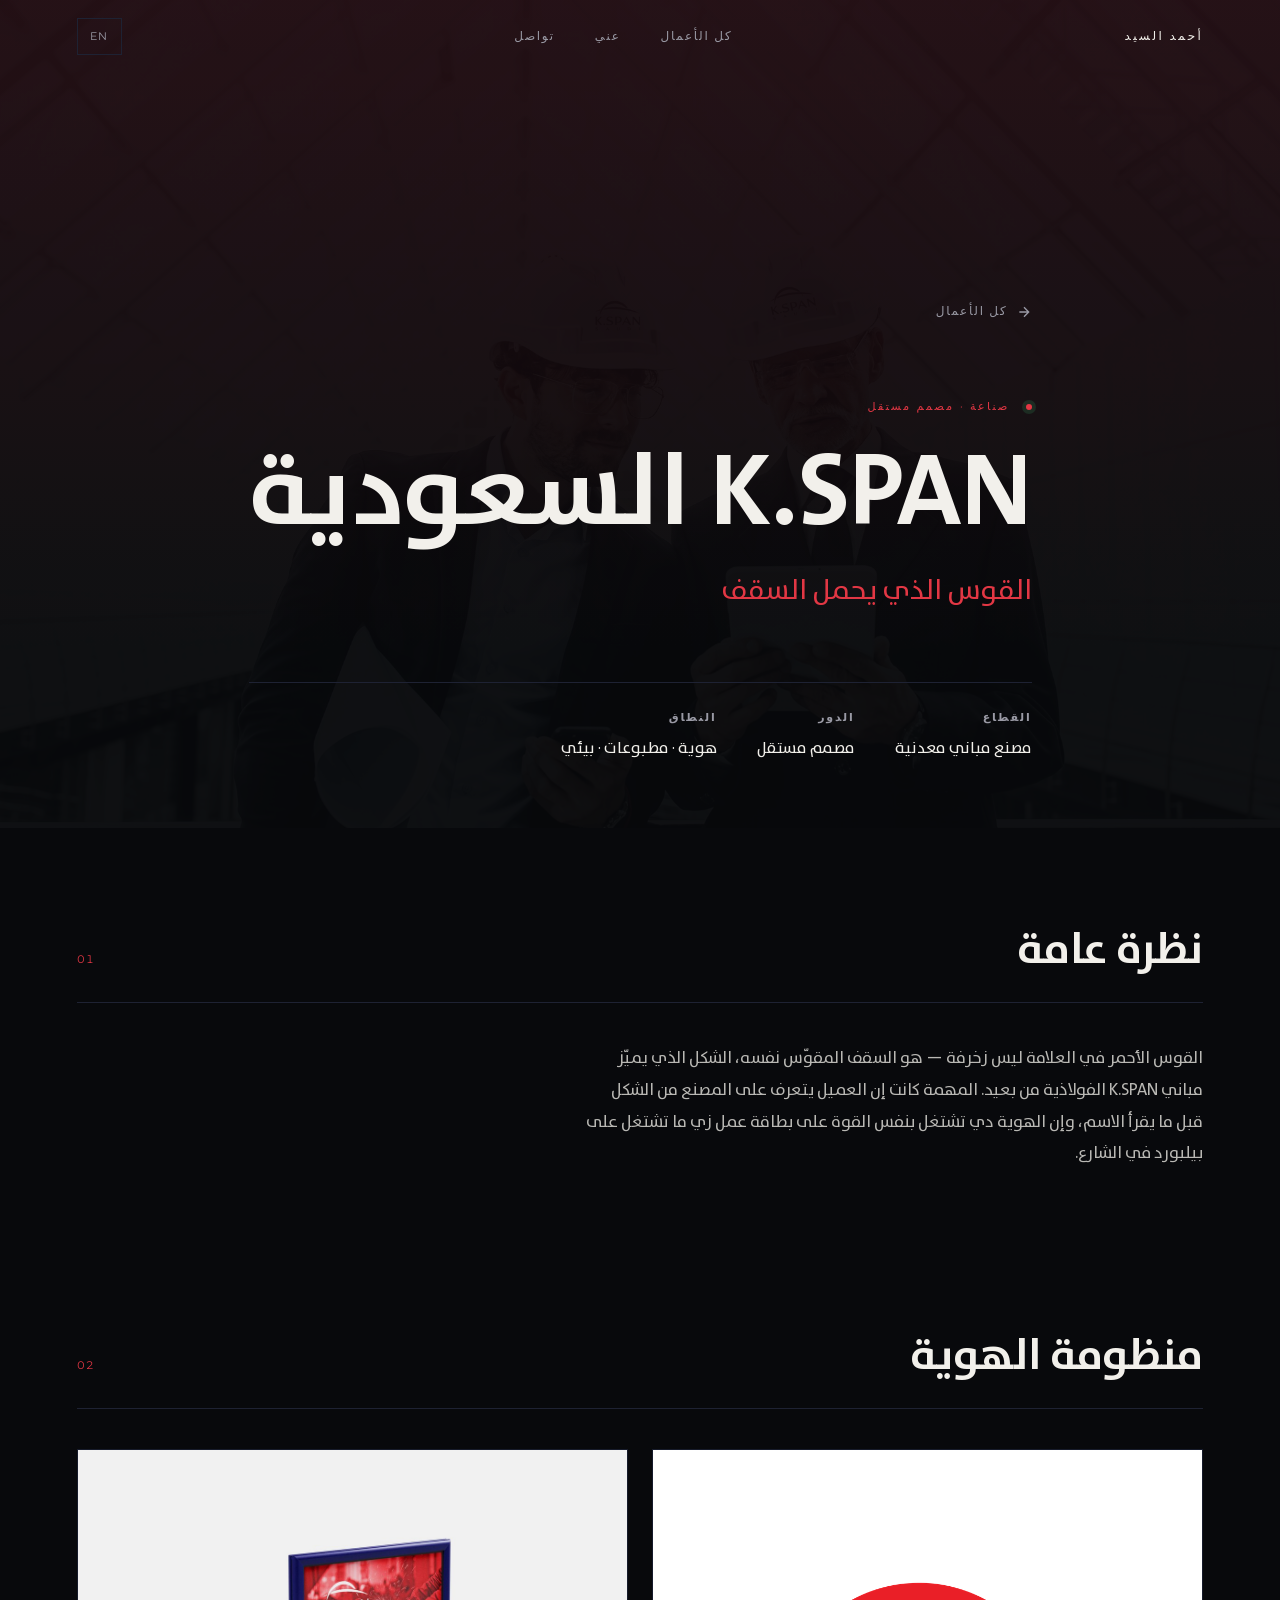
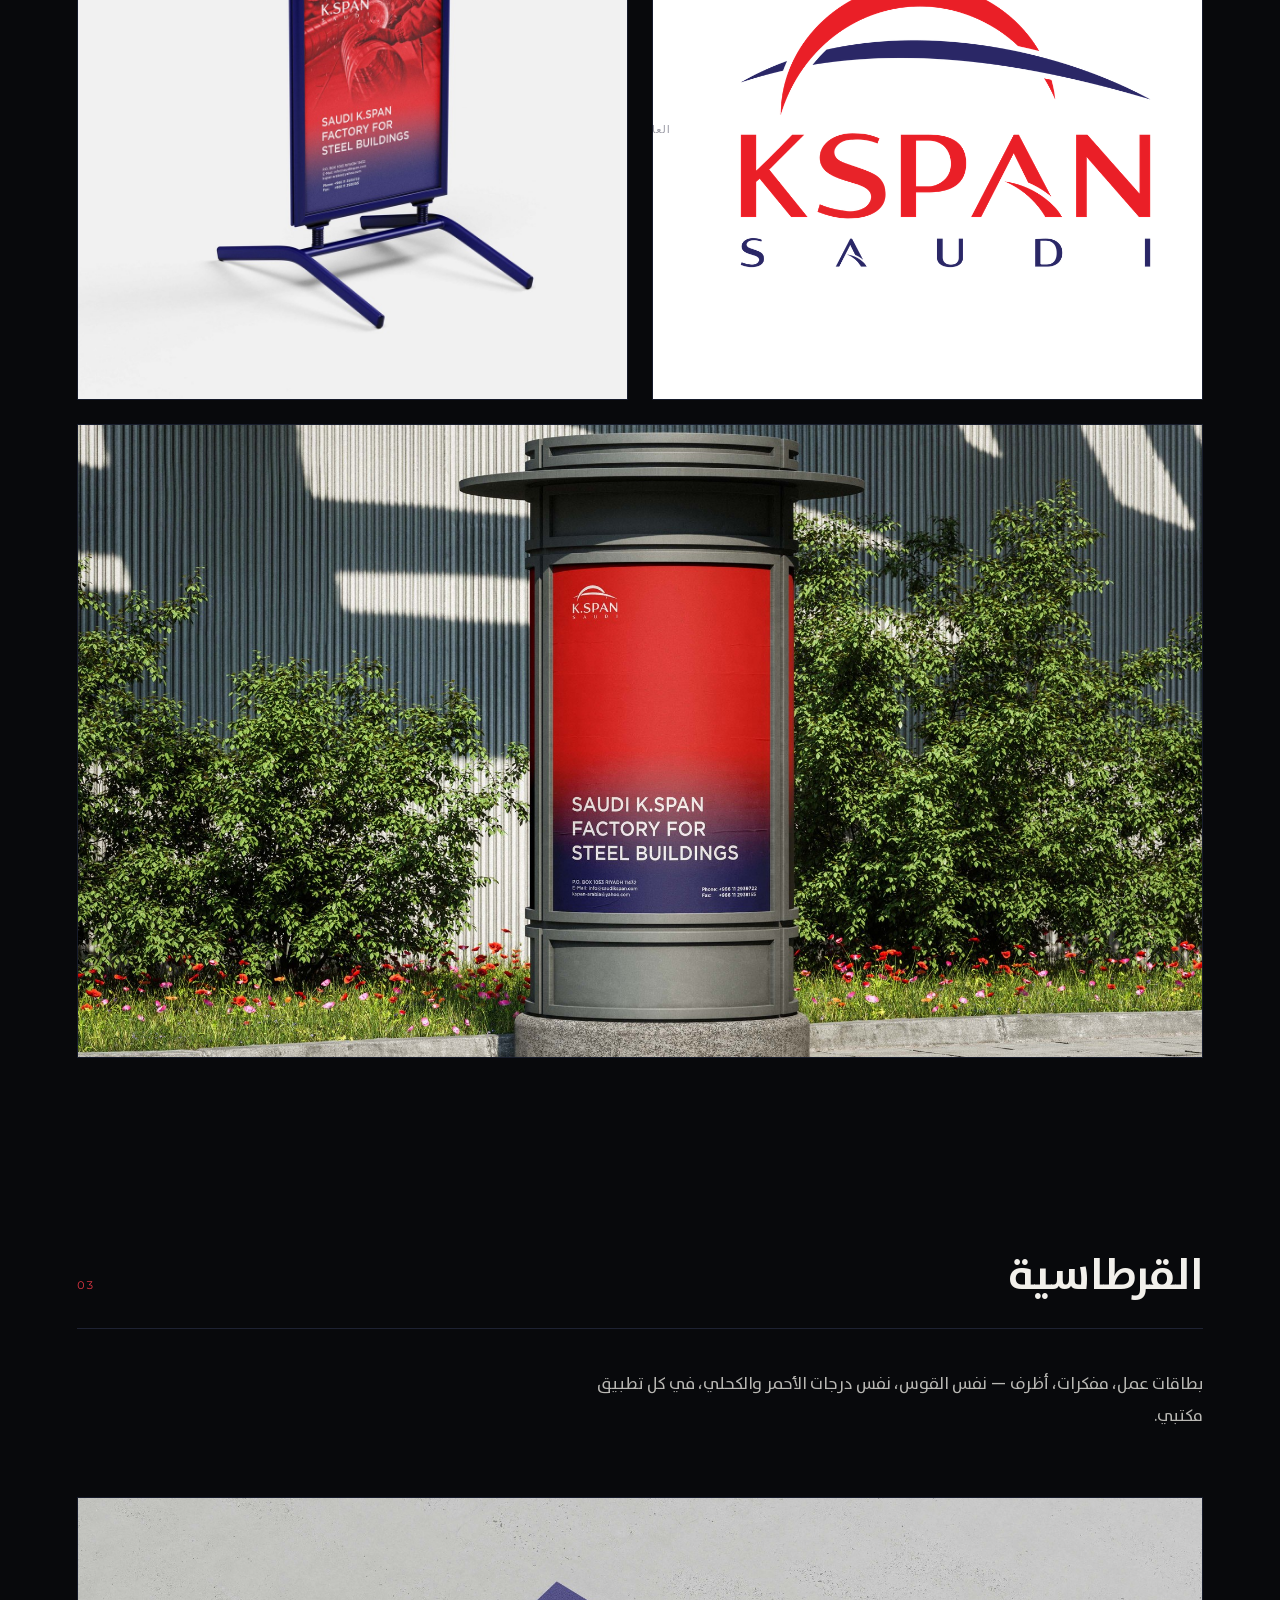
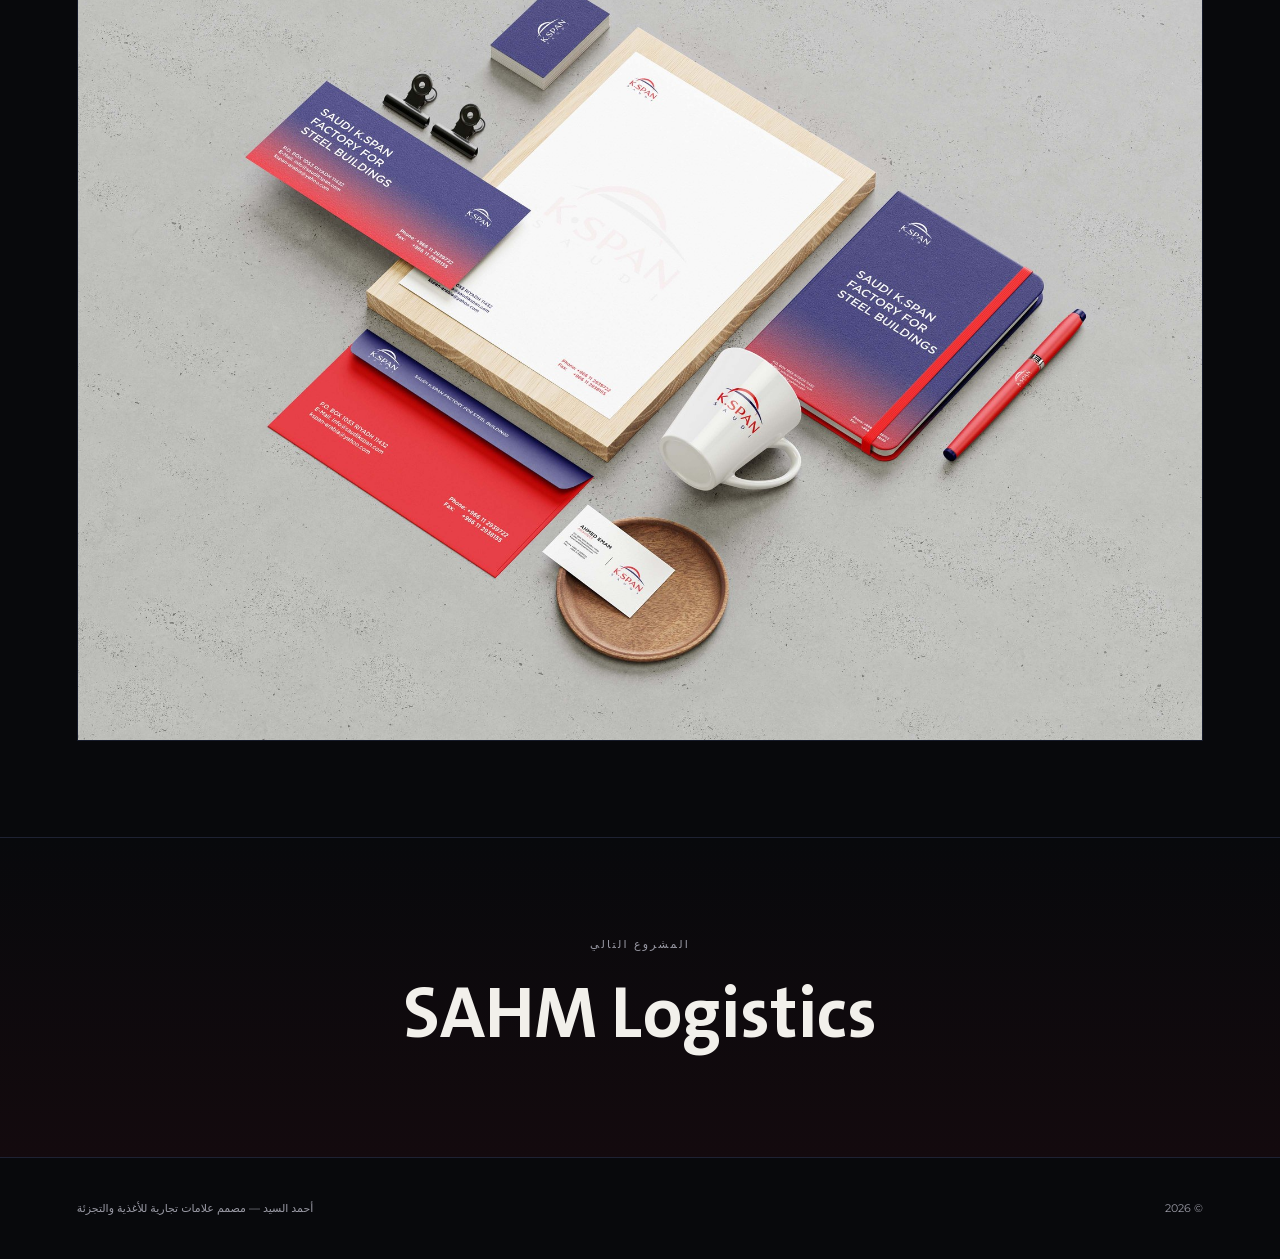
==== kspan.html @ 714a6c05 "Add files via upload" ====
<!DOCTYPE html>
<html lang="ar" dir="rtl">
<head>
<meta charset="utf-8">
<meta name="viewport" content="width=device-width,initial-scale=1">
<title>K.SPAN Saudi — أحمد السيد</title>
<meta name="description" content="هوية بصرية لمصنع مباني معدنية سعودي: القوس الأحمر ليس زخرفة، هو السقف المقوّس نفسه — الشكل الذي يعرفه العميل من المنتج قبل أن يقرأ الاسم.">
<meta property="og:type" content="website">
<meta property="og:title" content="K.SPAN Saudi — أحمد السيد">
<meta property="og:image" content="assets/images/kspan/hero.jpg">
<link rel="preconnect" href="https://fonts.googleapis.com">
<link rel="preconnect" href="https://fonts.gstatic.com" crossorigin>
<link href="https://fonts.googleapis.com/css2?family=Montserrat:ital,wght@0,300;0,400;0,500;0,600;1,400&display=swap" rel="stylesheet">
<link rel="stylesheet" href="assets/css/site.css">
<link rel="stylesheet" href="assets/css/case.css">
<style>
  :root{
    --brand:#7A1420;       /* K.SPAN structural red */
    --brand-tint:#E23744;  /* bright red accent */
  }
</style>
</head>
<body data-title-ar="K.SPAN Saudi — أحمد السيد" data-title-en="K.SPAN Saudi — Ahmed Elsayed">

<!-- ══════════ NAV ══════════ -->
<header class="nav" id="nav">
  <div class="wrap nav-in">
    <a class="brand" href="index.html" data-ar="أحمد السيد" data-en="Ahmed Elsayed">أحمد السيد</a>
    <nav class="nav-links">
      <a href="index.html#work" data-ar="كل الأعمال" data-en="All Work">كل الأعمال</a>
      <a href="index.html#about" data-ar="عني" data-en="About">عني</a>
      <a href="index.html#contact" data-ar="تواصل" data-en="Contact">تواصل</a>
    </nav>
    <div class="ctrls">
      <button class="ctrl" id="langBtn" type="button">EN</button>
    </div>
  </div>
</header>

<!-- ══════════ CASE HERO ══════════ -->
<section class="case-hero">
  <div class="case-hero-bg"><img src="assets/images/kspan/hero.jpg" alt="" loading="eager"></div>
  <div class="wrap case-hero-in">
    <a class="back-link" href="index.html#work" data-ar="كل الأعمال" data-en="All Work">
      <svg width="16" height="16" viewBox="0 0 24 24" fill="none" stroke="currentColor" stroke-width="2"><path d="M19 12H5M12 19l-7-7 7-7"/></svg>
      <span data-ar="كل الأعمال" data-en="All Work">كل الأعمال</span>
    </a>
    <div class="case-eyebrow load-in" style="margin-block-start:var(--s5)">
      <span class="dot"></span>
      <span data-ar="صناعة · مصمم مستقل" data-en="Industrial · Freelance Designer">صناعة · مصمم مستقل</span>
    </div>
    <h1 class="case-title load-in" data-ar="K.SPAN السعودية" data-en="K.SPAN Saudi">K.SPAN السعودية</h1>
    <p class="case-tagline load-in" data-ar="القوس الذي يحمل السقف" data-en="The arch that holds the roof">القوس الذي يحمل السقف</p>
    <div class="case-meta-row load-in">
      <div><b data-ar="القطاع" data-en="Sector">القطاع</b><span data-ar="مصنع مباني معدنية" data-en="Steel Buildings Factory">مصنع مباني معدنية</span></div>
      <div><b data-ar="الدور" data-en="Role">الدور</b><span data-ar="مصمم مستقل" data-en="Freelance Designer">مصمم مستقل</span></div>
      <div><b data-ar="النطاق" data-en="Scope">النطاق</b><span data-ar="هوية · مطبوعات · بيئي" data-en="Identity · Print · Environmental">هوية · مطبوعات · بيئي</span></div>
    </div>
  </div>
</section>

<!-- ══════════ OVERVIEW ══════════ -->
<section class="case-sec">
  <div class="wrap">
    <div class="case-shead rv">
      <h2 data-ar="نظرة عامة" data-en="Overview">نظرة عامة</h2>
      <span class="idx">01</span>
    </div>
    <p class="case-lede" data-ar="القوس الأحمر في العلامة ليس زخرفة — هو السقف المقوّس نفسه، الشكل الذي يميّز مباني K.SPAN الفولاذية من بعيد. المهمة كانت إن العميل يتعرف على المصنع من الشكل قبل ما يقرأ الاسم، وإن الهوية دي تشتغل بنفس القوة على بطاقة عمل زي ما تشتغل على بيلبورد في الشارع." data-en="The red arch in the mark isn't decoration — it's the curved roof itself, the shape that identifies K.SPAN's steel buildings from a distance. The brief was for the factory to be recognisable by shape before the name is read, and for that identity to hold up as well on a business card as it does on a street billboard.">القوس الأحمر في العلامة ليس زخرفة — هو السقف المقوّس نفسه، الشكل الذي يميّز مباني K.SPAN الفولاذية من بعيد. المهمة كانت إن العميل يتعرف على المصنع من الشكل قبل ما يقرأ الاسم، وإن الهوية دي تشتغل بنفس القوة على بطاقة عمل زي ما تشتغل على بيلبورد في الشارع.</p>
  </div>
</section>

<!-- ══════════ IDENTITY SYSTEM ══════════ -->
<section class="case-sec" style="padding-block-start:0">
  <div class="wrap">
    <div class="case-shead rv">
      <h2 data-ar="منظومة الهوية" data-en="The identity system">منظومة الهوية</h2>
      <span class="idx">02</span>
    </div>
    <div class="case-gallery g-2 rv" style="margin-block-end:var(--s3)">
      <figure class="case-frame r-1x1c" style="background:#fff;display:flex;align-items:center;justify-content:center">
        <img src="assets/images/kspan/logo.png" alt="K.SPAN logo" loading="lazy" style="object-fit:contain;padding:12%">
        <figcaption class="case-cap" data-ar="العلامة" data-en="Wordmark">العلامة</figcaption>
      </figure>
      <figure class="case-frame r-1x1c">
        <img src="assets/images/kspan/poster-standee.jpg" alt="K.SPAN standee poster" loading="lazy">
        <figcaption class="case-cap" data-ar="ستاندي معرض" data-en="Exhibition standee">ستاندي معرض</figcaption>
      </figure>
    </div>
    <div class="case-gallery g-full rv">
      <figure class="case-frame r-16x9">
        <img src="assets/images/kspan/citylight.jpg" alt="K.SPAN outdoor citylight" loading="lazy">
        <figcaption class="case-cap" data-ar="بيئي — سيتي لايت" data-en="Environmental — citylight">بيئي — سيتي لايت</figcaption>
      </figure>
    </div>
  </div>
</section>

<!-- ══════════ STATIONERY ══════════ -->
<section class="case-sec">
  <div class="wrap">
    <div class="case-shead rv">
      <h2 data-ar="القرطاسية" data-en="Stationery">القرطاسية</h2>
      <span class="idx">03</span>
    </div>
    <p class="case-lede" data-ar="بطاقات عمل، مفكرات، أظرف — نفس القوس، نفس درجات الأحمر والكحلي، في كل تطبيق مكتبي." data-en="Business cards, notebooks, envelopes — the same arch, the same red and navy, across every desk application.">بطاقات عمل، مفكرات، أظرف — نفس القوس، نفس درجات الأحمر والكحلي، في كل تطبيق مكتبي.</p>
    <div class="case-gallery g-full rv">
      <figure class="case-frame r-4x3c">
        <img src="assets/images/kspan/stationery.jpg" alt="K.SPAN stationery flatlay" loading="lazy">
      </figure>
    </div>
  </div>
</section>

<!-- ══════════ NEXT PROJECT ══════════ -->
<a class="next-proj" href="sahm.html">
  <div class="wrap">
    <div class="eyebrow" data-ar="المشروع التالي" data-en="Next project">المشروع التالي</div>
    <h3 data-ar="SAHM Logistics" data-en="SAHM Logistics">SAHM Logistics</h3>
  </div>
</a>

<footer style="padding-block:var(--s4);border-block-start:1px solid var(--line)">
  <div class="wrap" style="display:flex;justify-content:space-between;font-family:var(--sans);font-size:11px;color:var(--dim)">
    <span>© 2026</span>
    <span data-ar="أحمد السيد — مصمم علامات تجارية للأغذية والتجزئة" data-en="Ahmed Elsayed — FMCG &amp; Retail Brand Designer">أحمد السيد — مصمم علامات تجارية للأغذية والتجزئة</span>
  </div>
</footer>

<script src="assets/js/site.js"></script>
</body>
</html>
---- assets/css/site.css ----
/* ============================================================
   Ahmed Elsayed — Portfolio
   Visual direction: EDITORIAL NOIR
   Ref: PORTFOLIO_STRATEGY.md §8
   ============================================================ */

/* ---------- fonts (local — §9.1) ---------- */
@font-face{
  font-family:'Bahij TheSansArabic';
  src:url('../fonts/bahij-thesansarabic-regular.woff2') format('woff2'),
      url('../fonts/bahij-thesansarabic-regular.ttf') format('truetype');
  font-weight:400;font-style:normal;font-display:swap;
}
@font-face{
  font-family:'Bahij TheSansArabic';
  src:url('../fonts/bahij-thesansarabic-bold.woff2') format('woff2'),
      url('../fonts/bahij-thesansarabic-bold.ttf') format('truetype');
  font-weight:700;font-style:normal;font-display:swap;
}

/* ---------- tokens (§8.2, §8.3, §8.5) ---------- */
:root{
  --ink:#08090C;
  --raised:#101425;
  --line:#1E2233;
  --line-soft:#161B2B;
  --paper:#F2F0EB;
  --paper-2:#B9B8B4;
  --dim:#9A9AA5;
  --accent:#2E6BE6;
  --link:#5B90F7;
  --band:#F4F1EA;
  --band-ink:#141414;
  --band-line:#DFD9CC;

  --serif:'Montserrat',system-ui,-apple-system,sans-serif;
  --sans:'Montserrat',system-ui,-apple-system,sans-serif;
  --ar-display:'Bahij TheSansArabic',system-ui,sans-serif;
  --ar-body:'Bahij TheSansArabic',system-ui,sans-serif;

  --ease:cubic-bezier(.22,1,.36,1);
  --s1:8px; --s2:16px; --s3:24px; --s4:40px; --s5:64px; --s6:96px; --s7:160px;
  --gutter:6vw;
  --max:1440px;
}
/* ---------- reset ---------- */
*,*::before,*::after{box-sizing:border-box;margin:0;padding:0}
html{scroll-behavior:smooth;-webkit-text-size-adjust:100%}
body{
  background:var(--ink);color:var(--paper);
  font-family:var(--ar-body);font-size:17px;line-height:1.9;
  font-weight:400;-webkit-font-smoothing:antialiased;
  text-rendering:optimizeLegibility;overflow-x:hidden;
}
html[lang="en"] body{font-family:var(--sans);line-height:1.75;font-weight:300}
img,video{display:block;max-width:100%;height:auto}
a{color:inherit;text-decoration:none}
button{font:inherit;color:inherit;background:none;border:0;cursor:pointer}
::selection{background:var(--accent);color:#fff}

/* ---------- typography (§8.3) ---------- */
h1,h2,h3,h4{font-family:var(--ar-display);font-weight:700;line-height:1.25;letter-spacing:0}
html[lang="en"] h1,html[lang="en"] h2,html[lang="en"] h3,html[lang="en"] h4{
  font-family:var(--serif);font-weight:500;line-height:1.06;letter-spacing:-.03em;
}
.display{font-size:clamp(56px,11.5vw,176px)}
h2{font-size:clamp(34px,5vw,64px)}
h3{font-size:clamp(24px,3.2vw,40px)}

.meta{
  font-family:var(--sans);font-size:11px;font-weight:400;
  letter-spacing:.22em;text-transform:uppercase;color:var(--dim);
  line-height:1.6;
}
.idx{
  font-family:var(--sans);font-size:11px;letter-spacing:.18em;
  color:#4B5470;font-variant-numeric:tabular-nums;
}
.lede{font-size:clamp(17px,1.45vw,20px);color:var(--paper-2);max-width:58ch}

/* ---------- layout ---------- */
.wrap{max-width:var(--max);margin-inline:auto;padding-inline:var(--gutter)}
.sec{padding-block:clamp(72px,9vw,var(--s7))}
.rule{height:1px;background:var(--line);border:0}
.rule-soft{height:1px;background:var(--line-soft);border:0}

/* section head — editorial: rule + index + title */
.shead{display:grid;grid-template-columns:auto 1fr;gap:var(--s3);align-items:baseline;
  padding-block-start:var(--s3);border-block-start:1px solid var(--line);margin-block-end:var(--s5)}
.shead .t{display:flex;justify-content:space-between;align-items:baseline;gap:var(--s3);flex-wrap:wrap}
.shead h2{margin-inline-end:auto}

/* ---------- nav ---------- */
.nav{position:fixed;inset-block-start:0;inset-inline:0;z-index:60;
  transition:background .35s var(--ease),border-color .35s var(--ease);
  border-block-end:1px solid transparent}
.nav.solid{background:rgba(8,9,12,.86);backdrop-filter:blur(16px);border-block-end-color:var(--line)}
.nav-in{display:flex;align-items:center;justify-content:space-between;gap:var(--s3);padding-block:18px}
.brand{font-family:var(--sans);font-size:12px;letter-spacing:.2em;text-transform:uppercase}
.nav-links{display:flex;gap:var(--s4);font-family:var(--sans);font-size:12px;
  letter-spacing:.14em;text-transform:uppercase;color:var(--dim)}
.nav-links a{position:relative;padding-block:2px;transition:color .2s}
.nav-links a::after{content:"";position:absolute;inset-inline:0;inset-block-end:0;height:1px;
  background:var(--paper);transform:scaleX(0);transform-origin:inline-start;transition:transform .3s var(--ease)}
.nav-links a:hover{color:var(--paper)}
.nav-links a:hover::after{transform:scaleX(1)}
.ctrls{display:flex;gap:var(--s1)}
.ctrl{font-family:var(--sans);font-size:11px;letter-spacing:.14em;text-transform:uppercase;
  color:var(--dim);border:1px solid var(--line);padding:7px 12px;transition:.2s var(--ease)}
.ctrl:hover{color:var(--paper);border-color:#38415e}
@media(max-width:860px){.nav-links{display:none}}

/* ---------- hero (§7.1 — typography-led, no hero image) ---------- */
.hero{min-height:100svh;display:flex;align-items:flex-end;padding-block:150px var(--s5)}
.hero .wrap{width:100%}
.hero .top{display:flex;justify-content:space-between;gap:var(--s3);
  padding-block-end:var(--s3);border-block-end:1px solid var(--line);margin-block-end:var(--s4)}
.hero h1{margin-block-end:var(--s3)}
.hero .role{font-family:var(--ar-display);font-size:clamp(20px,2.6vw,34px);line-height:1.4;margin-block-end:var(--s2)}
html[lang="en"] .hero .role{font-family:var(--serif);font-style:italic;line-height:1.2}
.hero .sub{font-family:var(--sans);font-size:12px;letter-spacing:.2em;text-transform:uppercase;
  color:var(--dim);margin-block-end:var(--s4)}
.hero .lede{margin-block-end:var(--s4)}
.hero-foot{display:flex;justify-content:space-between;align-items:flex-end;gap:var(--s4);flex-wrap:wrap;
  padding-block-start:var(--s3);border-block-start:1px solid var(--line);margin-block-start:var(--s5)}

.actions{display:flex;gap:var(--s3);flex-wrap:wrap;align-items:center}
.btn{display:inline-flex;align-items:center;gap:10px;font-family:var(--sans);font-size:12px;
  letter-spacing:.16em;text-transform:uppercase;padding:16px 30px;transition:transform .3s var(--ease),background .25s var(--ease),border-color .25s var(--ease),box-shadow .3s var(--ease)}
.btn-solid{background:var(--paper);color:var(--ink)}
.btn-solid:hover{background:#fff;transform:translateY(-2px);box-shadow:0 10px 24px rgba(0,0,0,.28)}
.btn-line{border:1px solid var(--line);color:var(--paper)}
.btn-line:hover{border-color:var(--paper);transform:translateY(-2px)}
.btn:active{transform:translateY(0);transition-duration:.1s}
.avail{display:inline-flex;align-items:center;gap:10px;font-family:var(--sans);font-size:11.5px;
  letter-spacing:.14em;text-transform:uppercase;color:var(--dim)}
.dot{width:7px;height:7px;border-radius:50%;background:#3DDC84;flex:none;
  box-shadow:0 0 0 4px rgba(61,220,132,.13)}

/* ---------- stats (§7.2 — editorial, hairline separated) ---------- */
.stats{display:grid;grid-template-columns:repeat(4,1fr);border-block:1px solid var(--line)}
.stats>div{padding:var(--s4) var(--s3);border-inline-start:1px solid var(--line)}
.stats>div:first-child{border-inline-start:0}
.stats b{display:block;font-family:var(--serif);font-size:clamp(40px,4.6vw,64px);
  font-weight:600;line-height:1;letter-spacing:-.03em;margin-block-end:10px;font-variant-numeric:tabular-nums}
.stats span{font-family:var(--sans);font-size:11px;letter-spacing:.16em;text-transform:uppercase;color:var(--dim)}
@media(max-width:820px){
  .stats{grid-template-columns:repeat(2,1fr)}
  .stats>div:nth-child(3){border-inline-start:0}
  .stats>div:nth-child(n+3){border-block-start:1px solid var(--line)}
}

/* ---------- clients ---------- */
.clients{display:flex;flex-wrap:wrap;gap:var(--s2) var(--s5);align-items:center;justify-content:center}
.clients span{font-family:var(--sans);font-size:13px;letter-spacing:.2em;text-transform:uppercase;color:#6E7590}

/* ---------- work index (§8.4 — magazine contents) ---------- */
.work{border-block-start:1px solid var(--line)}
.proj{display:block;border-block-end:1px solid var(--line);padding-block:var(--s4);position:relative}
.proj-row{display:grid;grid-template-columns:auto 1fr auto;gap:var(--s3) var(--s4);align-items:baseline}
.proj h3{grid-column:2}
.proj .sector{font-family:var(--sans);font-size:11px;letter-spacing:.2em;text-transform:uppercase;color:var(--dim);white-space:nowrap}
.proj .body{grid-column:2;display:grid;grid-template-columns:1.1fr 1fr;gap:var(--s4);margin-block-start:var(--s3)}
.proj p{color:var(--paper-2);max-width:48ch}
.tags{display:flex;gap:var(--s2);flex-wrap:wrap;margin-block-start:var(--s3);font-family:var(--sans);
  font-size:10.5px;letter-spacing:.16em;text-transform:uppercase;color:#5C6480}
.tags span{position:relative;padding-inline-end:var(--s2)}
.tags span:not(:last-child)::after{content:"/";position:absolute;inset-inline-end:0;color:#333B55}
.proj figure{margin-block-start:var(--s4)}
.proj.lead figure{margin-block-start:var(--s3)}
@media(max-width:900px){
  .proj-row{grid-template-columns:auto 1fr}
  .proj .sector{grid-column:1/-1;order:3}
  .proj .body{grid-template-columns:1fr;grid-column:1/-1}
  .proj h3{grid-column:2}
}

/* ---------- media frame + plate placeholder (§9.4) ---------- */
.frame{position:relative;overflow:hidden;background:var(--raised);border-radius:0}
.frame img{width:100%;height:100%;object-fit:cover;transition:transform 1.1s var(--ease)}
.proj:hover .frame img{transform:scale(1.035)}
.r-wide{aspect-ratio:16/7}
.r-4x3{aspect-ratio:4/3}
.r-1x1{aspect-ratio:1}
.r-9x16{aspect-ratio:9/16}
.cap{font-family:var(--sans);font-size:11px;letter-spacing:.1em;color:#6E7590;
  margin-block-start:12px;display:flex;justify-content:space-between;gap:var(--s2)}

/* editorial plate — intentional, not a dev box */
.plate{position:absolute;inset:0;display:grid;place-content:center;gap:14px;text-align:center;
  padding:var(--s4);background:
    repeating-linear-gradient(45deg,transparent,transparent 9px,rgba(255,255,255,.014) 9px,rgba(255,255,255,.014) 10px);
  border:1px solid var(--line)}
.plate::before{content:"";position:absolute;inset:12px;border:1px solid var(--line-soft)}
.plate .no{font-family:var(--serif);font-size:clamp(38px,5vw,68px);color:#252C42;line-height:1;letter-spacing:-.03em}
.plate .lb{font-family:var(--sans);font-size:11px;letter-spacing:.22em;text-transform:uppercase;color:#5C6480}
.plate .fn{font-family:var(--sans);font-size:11px;color:#3E465F;direction:ltr;letter-spacing:.04em}

/* ---------- packaging wall (§7.5 — light band) ---------- */
.band{background:var(--band);color:var(--band-ink)}
.band h2,.band .shead{color:var(--band-ink);border-block-start-color:var(--band-line)}
.band .meta,.band .idx{color:#8A8271}
.rail{display:flex;gap:var(--s3);overflow-x:auto;scroll-snap-type:x mandatory;
  padding-block-end:var(--s3);scrollbar-width:thin}
.rail::-webkit-scrollbar{height:3px}
.rail::-webkit-scrollbar-track{background:var(--band-line)}
.rail::-webkit-scrollbar-thumb{background:#A79E8A}
.rail figure{flex:0 0 clamp(220px,25vw,330px);scroll-snap-align:start}
.rail .frame{background:#fff;border:1px solid var(--band-line)}
.rail .frame img{object-fit:contain;padding:18px}
.rail .frame.bleed img{object-fit:cover;padding:0}
.rail .plate{background:#fff;border-color:var(--band-line)}
.rail .plate::before{border-color:#EDE8DC}
.rail .plate .no{color:#DAD3C4}
.rail .plate .lb{color:#9C947F}
.rail .plate .fn{color:#B8B09C}
.rail .cap{color:#7A7364;border-block-start:1px solid var(--band-line);padding-block-start:10px}

/* ---------- motion ---------- */
.mgrid{display:grid;grid-template-columns:repeat(3,1fr);gap:var(--s3)}
.mgrid figure .frame{border:1px solid var(--line)}
@media(max-width:860px){.mgrid{grid-template-columns:1fr}}

/* ---------- services ---------- */
.svc{display:grid;grid-template-columns:repeat(3,1fr);border-block-start:1px solid var(--line)}
.svc>div{padding:var(--s4) var(--s3);border-inline-start:1px solid var(--line);border-block-end:1px solid var(--line)}
.svc>div:first-child{border-inline-start:0}
.svc h3{font-size:clamp(21px,2.2vw,28px);margin-block:var(--s3) var(--s2)}
.svc p{color:var(--dim);font-size:16px;max-width:36ch}
@media(max-width:860px){.svc{grid-template-columns:1fr}.svc>div{border-inline-start:0}}

/* ---------- about ---------- */
.about{display:grid;grid-template-columns:.72fr 1.28fr;gap:var(--s5);align-items:start;
  border-block-start:1px solid var(--line);padding-block-start:var(--s4)}
.about p{color:var(--paper-2);margin-block-end:var(--s3)}
.about .r-3x4{aspect-ratio:3/4}
@media(max-width:860px){.about{grid-template-columns:1fr;gap:var(--s4)}}

/* ---------- cta / footer ---------- */
.cta{text-align:center;border-block-start:1px solid var(--line)}
.cta h2{margin-block-end:var(--s3)}
.cta .lede{margin-inline:auto;margin-block-end:var(--s4)}
.foot{border-block-start:1px solid var(--line);padding-block:var(--s4)}
.foot-in{display:flex;justify-content:space-between;gap:var(--s3);flex-wrap:wrap;
  font-family:var(--sans);font-size:11px;letter-spacing:.14em;text-transform:uppercase;color:var(--dim)}

/* sticky whatsapp (§6) */
.wa{position:fixed;inset-block-end:20px;inset-inline-end:20px;z-index:55;
  background:var(--paper);color:var(--ink);font-family:var(--sans);font-size:11px;
  letter-spacing:.14em;text-transform:uppercase;padding:14px 20px;display:none}
@media(max-width:860px){.wa{display:block}}

/* ---------- reveal (§8.6) ---------- */
.rv{opacity:0;transform:translateY(28px) scale(.985);
  transition:opacity .8s var(--ease),transform .8s var(--ease)}
.rv.in{opacity:1;transform:none}

/* ---------- hero load-in stagger ---------- */
.load-in{opacity:0;transform:translateY(18px);transition:opacity .9s var(--ease),transform .9s var(--ease)}
.load-in.in{opacity:1;transform:none}

/* ---------- nav active indicator ---------- */
.nav-links a{position:relative}
.nav-links a.active{color:var(--paper)}
.nav-links a.active::after{transform:scaleX(1)}

/* ---------- number count-up target (prevents layout jump) ---------- */
.stats b, .case-stats b{font-variant-numeric:tabular-nums}

@media(prefers-reduced-motion:reduce){
  .rv, .load-in{opacity:1;transform:none;transition:none}
  .frame img,.proj:hover .frame img{transition:none;transform:none}
  html{scroll-behavior:auto}
}
---- assets/css/case.css ----
/* ============================================================
   Case Study Template — shared across project pages
   Extends site.css. Each page overrides --brand / --brand-2
   inline in <head> to carry that project's own identity.
   ============================================================ */

/* ---------- back link ---------- */
.back-link{
  display:inline-flex;align-items:center;gap:8px;
  font-family:var(--sans);font-size:12px;letter-spacing:.14em;text-transform:uppercase;
  color:var(--dim);transition:color .25s var(--ease);
}
.back-link:hover{color:var(--paper)}
html[dir="rtl"] .back-link svg{transform:scaleX(-1)}

/* ---------- case hero ---------- */
.case-hero{
  position:relative;min-height:92vh;display:flex;flex-direction:column;justify-content:flex-end;
  padding-block:var(--s6) var(--s5);overflow:hidden;
}
.case-hero::before{
  content:"";position:absolute;inset:0;z-index:0;
  background:
    linear-gradient(180deg, color-mix(in srgb, var(--brand) 22%, var(--ink) 78%) 0%, var(--ink) 78%),
    radial-gradient(120% 90% at 85% 0%, color-mix(in srgb, var(--brand) 38%, transparent) 0%, transparent 55%);
  opacity:.9;
}
.case-hero-bg{
  position:absolute;inset:0;z-index:-1;will-change:transform;
}
.case-hero-bg img{
  width:100%;height:118%;object-fit:cover;object-position:center;
  opacity:.34;filter:saturate(.85) contrast(1.05);
}
.case-hero-in{position:relative;z-index:1}
.case-eyebrow{
  display:flex;align-items:center;gap:var(--s2);margin-block-end:var(--s3);
  font-family:var(--sans);font-size:11px;letter-spacing:.2em;text-transform:uppercase;color:var(--brand-tint);
}
.case-eyebrow .dot{width:6px;height:6px;border-radius:50%;background:var(--brand-tint)}
.case-title{
  font-family:var(--ar-display);font-weight:700;line-height:1.05;letter-spacing:0;
  font-size:clamp(44px,8vw,124px);color:var(--paper);max-width:16ch;
}
html[lang="en"] .case-title{font-family:var(--serif);font-weight:600;letter-spacing:-.02em}
.case-tagline{
  font-family:var(--ar-display);font-size:clamp(18px,2.2vw,28px);color:var(--brand-tint);
  margin-block-start:var(--s2);max-width:42ch;
}
html[lang="en"] .case-tagline{font-family:var(--serif);font-style:italic;font-weight:400}
.case-meta-row{
  display:flex;flex-wrap:wrap;gap:var(--s4);margin-block-start:var(--s5);
  padding-block-start:var(--s3);border-block-start:1px solid var(--line);
}
.case-meta-row div{display:flex;flex-direction:column;gap:6px}
.case-meta-row b{font-family:var(--sans);font-size:11px;letter-spacing:.16em;text-transform:uppercase;color:var(--dim)}
.case-meta-row span{font-family:var(--ar-body);font-size:16px;color:var(--paper)}
html[lang="en"] .case-meta-row span{font-family:var(--sans);font-weight:300}

/* ---------- case section ---------- */
.case-sec{padding-block:var(--s6)}
.case-shead{
  display:flex;align-items:baseline;justify-content:space-between;gap:var(--s3);
  margin-block-end:var(--s4);padding-block-end:var(--s3);border-block-end:1px solid var(--line);
}
.case-shead .idx{font-family:var(--sans);font-size:11px;color:var(--brand-tint);letter-spacing:.1em}
.case-shead h2{
  font-family:var(--ar-display);font-weight:700;font-size:clamp(26px,3.4vw,44px);color:var(--paper);
}
html[lang="en"] .case-shead h2{font-family:var(--serif);font-weight:500;letter-spacing:-.01em}
.case-lede{
  font-size:clamp(16px,1.3vw,19px);color:var(--paper-2);max-width:62ch;margin-block-end:var(--s5);
  line-height:1.9;
}

/* ---------- gallery grids ---------- */
.case-gallery{display:grid;gap:var(--s3)}
.g-2{grid-template-columns:repeat(2,1fr)}
.g-3{grid-template-columns:repeat(3,1fr)}
.g-full{grid-template-columns:1fr}
@media(max-width:820px){ .g-2, .g-3{grid-template-columns:1fr} }

.case-frame{
  position:relative;overflow:hidden;background:var(--raised);border:1px solid var(--line-soft);
}
.case-frame img{width:100%;height:100%;object-fit:cover;display:block;transition:transform .6s var(--ease)}
.case-frame:hover img{transform:scale(1.035)}
.r-16x9{aspect-ratio:16/9}
.r-4x3c{aspect-ratio:4/3}
.r-1x1c{aspect-ratio:1/1}
.r-3x4c{aspect-ratio:3/4}
.case-cap{
  margin-block-start:10px;font-family:var(--sans);font-size:11px;letter-spacing:.08em;color:var(--dim);
}

/* character cards on tinted plinth */
.char-card{
  background:linear-gradient(180deg, color-mix(in srgb, var(--brand) 14%, var(--ink) 86%), var(--ink));
  border:1px solid var(--line-soft);display:flex;align-items:center;justify-content:center;padding:var(--s4);
}
.char-card img{max-width:100%;max-height:100%;width:auto;height:auto;object-fit:contain;filter:drop-shadow(0 20px 30px rgba(0,0,0,.4))}

/* ---------- video block ---------- */
.case-video{position:relative;background:#000;overflow:hidden}
.case-video video{width:100%;display:block;aspect-ratio:16/9;object-fit:cover;background:#000}
.case-video-9x16 video{width:auto;height:min(76vh,760px);max-width:100%;aspect-ratio:9/16;margin-inline:auto;display:block}

/* ---------- stat strip (brand tinted) ---------- */
.case-stats{
  display:grid;grid-template-columns:repeat(4,1fr);border-block:1px solid var(--line);
}
.case-stats>div{padding:var(--s4) var(--s3);border-inline-start:1px solid var(--line)}
.case-stats>div:first-child{border-inline-start:0}
.case-stats b{
  display:block;font-family:var(--serif);font-size:clamp(32px,3.6vw,52px);font-weight:600;
  color:var(--brand-tint);line-height:1;letter-spacing:-.02em;margin-block-end:8px;
  font-variant-numeric:tabular-nums;
}
.case-stats span{font-family:var(--sans);font-size:11px;letter-spacing:.14em;text-transform:uppercase;color:var(--dim)}
@media(max-width:820px){
  .case-stats{grid-template-columns:repeat(2,1fr)}
  .case-stats>div:nth-child(3){border-inline-start:0}
  .case-stats>div:nth-child(n+3){border-block-start:1px solid var(--line)}
}

/* ---------- next project ---------- */
.next-proj{
  display:block;padding-block:var(--s6);text-align:center;border-block-start:1px solid var(--line);
  background:linear-gradient(180deg, var(--ink), color-mix(in srgb, var(--brand) 10%, var(--ink) 90%));
}
.next-proj .eyebrow{
  font-family:var(--sans);font-size:11px;letter-spacing:.2em;text-transform:uppercase;color:var(--dim);
  margin-block-end:var(--s2);
}
.next-proj h3{
  font-family:var(--ar-display);font-weight:700;font-size:clamp(32px,6vw,72px);color:var(--paper);
  transition:color .3s var(--ease);
}
html[lang="en"] .next-proj h3{font-family:var(--serif);font-weight:600}
.next-proj:hover h3{color:var(--brand-tint)}

/* ---------- accent applications ---------- */
.tags span{border-color:color-mix(in srgb, var(--brand) 40%, var(--line) 60%)}
.btn-solid{background:var(--brand-tint);color:var(--ink)}
.btn-line:hover{border-color:var(--brand-tint);color:var(--brand-tint)}
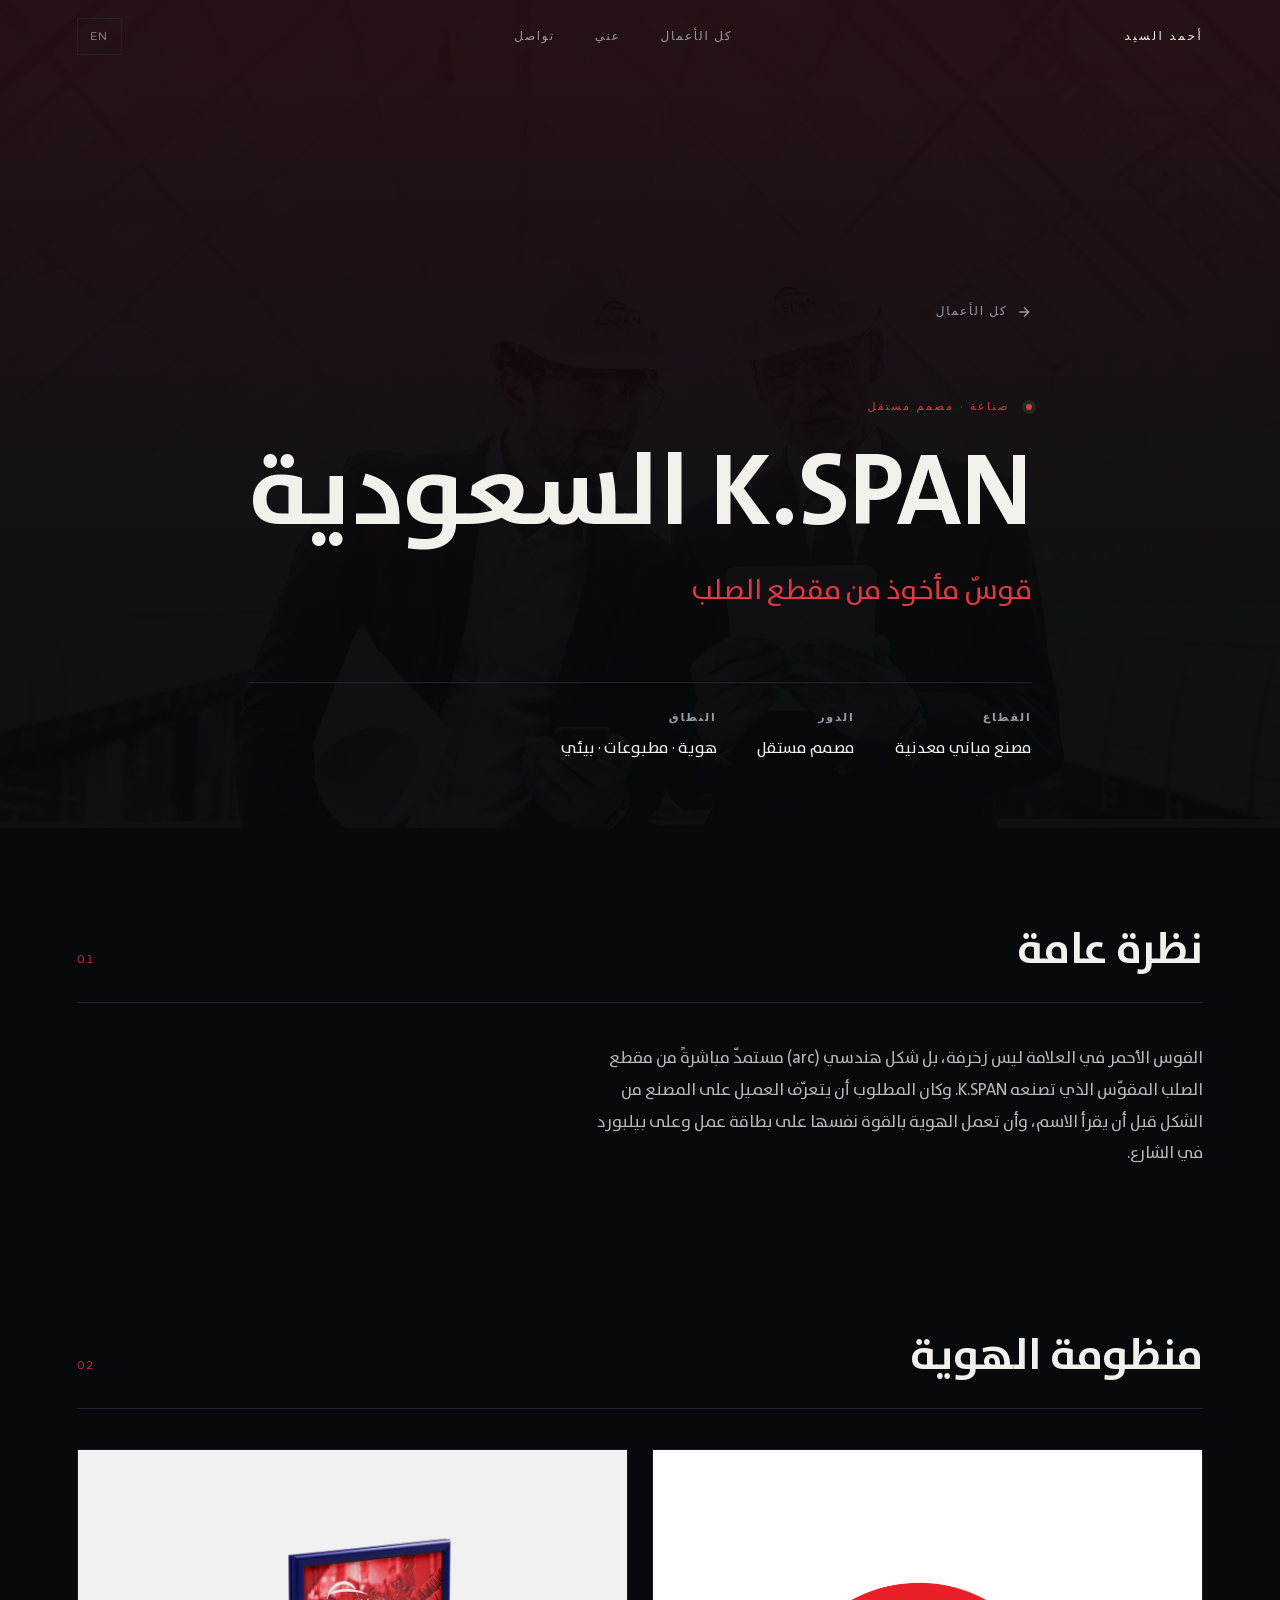
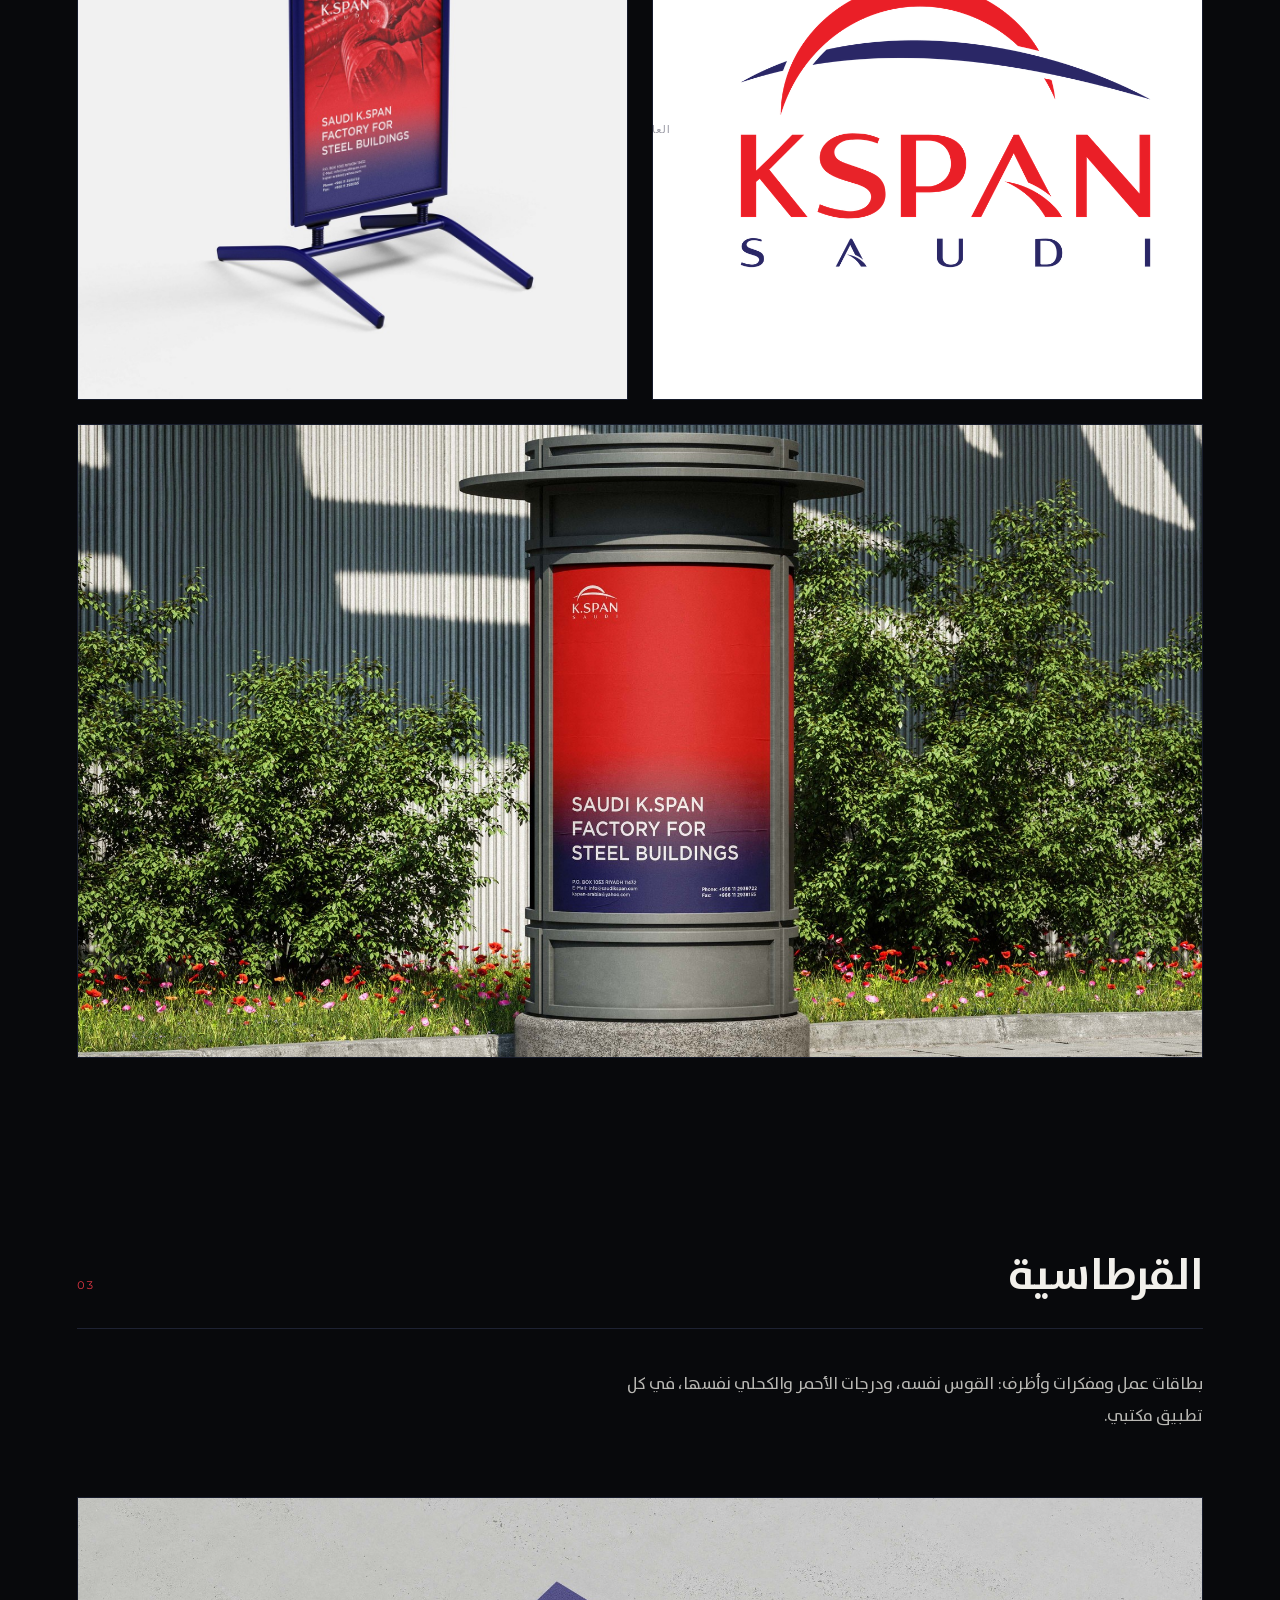
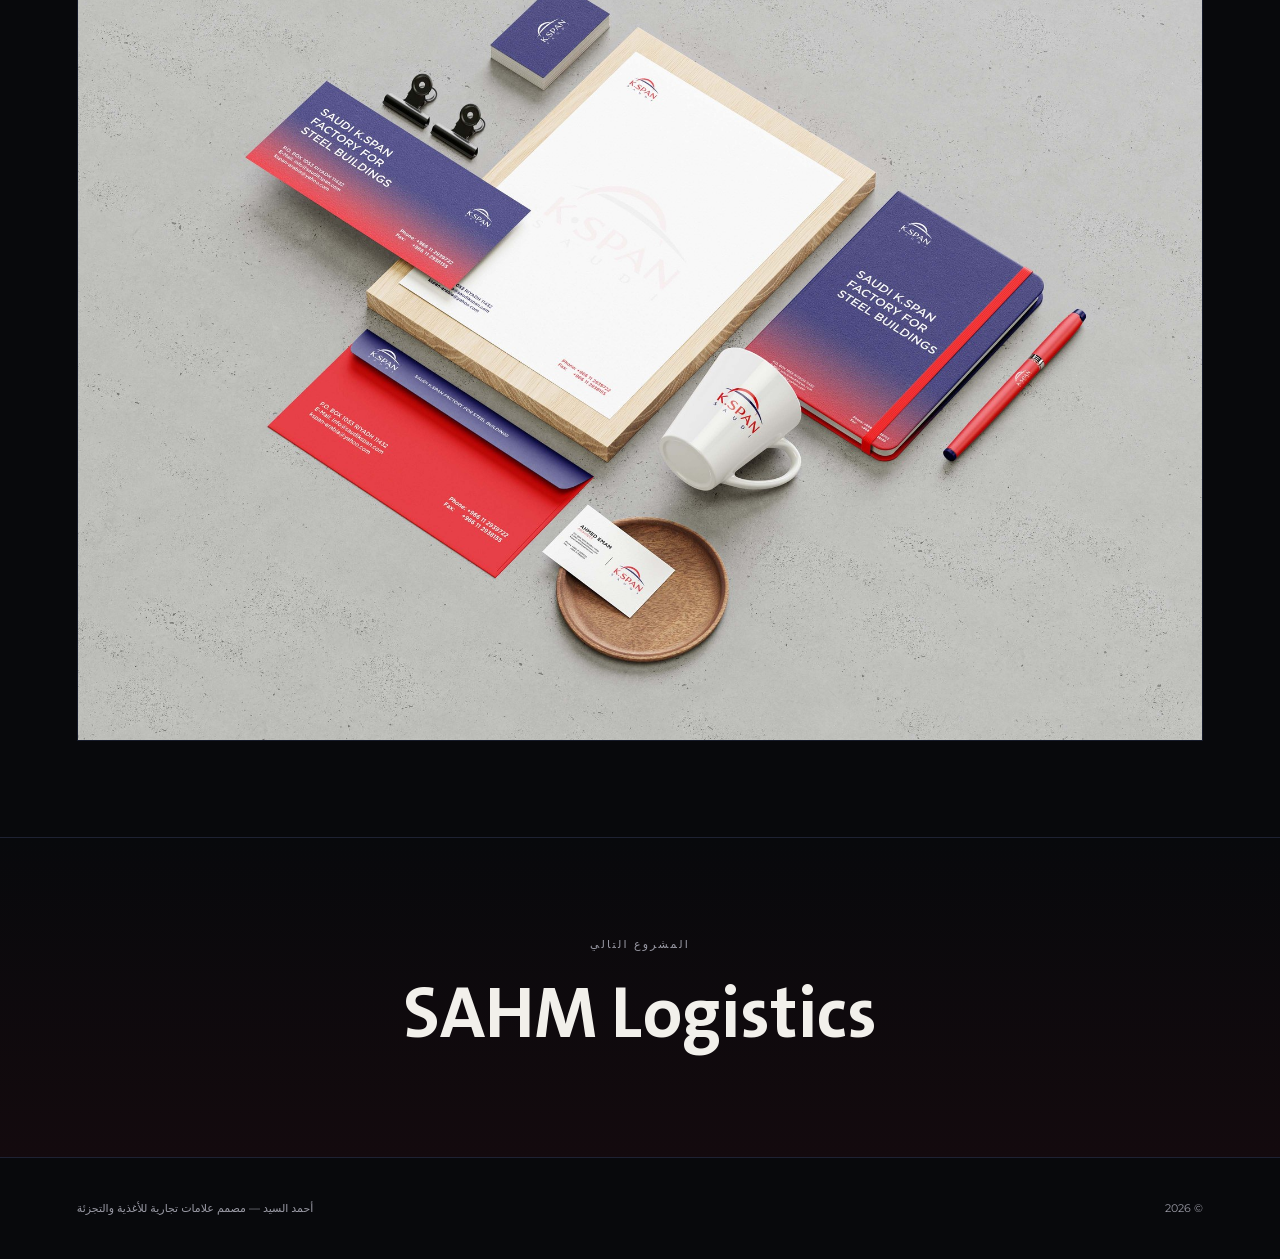
==== commit fb1aa33c: "Update kspan.html" ====
--- a/kspan.html
+++ b/kspan.html
@@ -4,7 +4,7 @@
 <meta charset="utf-8">
 <meta name="viewport" content="width=device-width,initial-scale=1">
 <title>K.SPAN Saudi — أحمد السيد</title>
-<meta name="description" content="هوية بصرية لمصنع مباني معدنية سعودي: القوس الأحمر ليس زخرفة، هو السقف المقوّس نفسه — الشكل الذي يعرفه العميل من المنتج قبل أن يقرأ الاسم.">
+<meta name="description" content="هوية بصرية لمصنع مبانٍ معدنية سعودي: القوس (arc) شكل هندسي مستمدّ من مقطع الصلب المقوّس الذي يصنعه المصنع — يعرفه العميل قبل أن يقرأ الاسم.">
 <meta property="og:type" content="website">
 <meta property="og:title" content="K.SPAN Saudi — أحمد السيد">
 <meta property="og:image" content="assets/images/kspan/hero.jpg">
@@ -50,7 +50,7 @@
       <span data-ar="صناعة · مصمم مستقل" data-en="Industrial · Freelance Designer">صناعة · مصمم مستقل</span>
     </div>
     <h1 class="case-title load-in" data-ar="K.SPAN السعودية" data-en="K.SPAN Saudi">K.SPAN السعودية</h1>
-    <p class="case-tagline load-in" data-ar="القوس الذي يحمل السقف" data-en="The arch that holds the roof">القوس الذي يحمل السقف</p>
+    <p class="case-tagline load-in" data-ar="قوسٌ مأخوذ من مقطع الصلب" data-en="An arc drawn from the steel section">قوسٌ مأخوذ من مقطع الصلب</p>
     <div class="case-meta-row load-in">
       <div><b data-ar="القطاع" data-en="Sector">القطاع</b><span data-ar="مصنع مباني معدنية" data-en="Steel Buildings Factory">مصنع مباني معدنية</span></div>
       <div><b data-ar="الدور" data-en="Role">الدور</b><span data-ar="مصمم مستقل" data-en="Freelance Designer">مصمم مستقل</span></div>
@@ -66,7 +66,7 @@
       <h2 data-ar="نظرة عامة" data-en="Overview">نظرة عامة</h2>
       <span class="idx">01</span>
     </div>
-    <p class="case-lede" data-ar="القوس الأحمر في العلامة ليس زخرفة — هو السقف المقوّس نفسه، الشكل الذي يميّز مباني K.SPAN الفولاذية من بعيد. المهمة كانت إن العميل يتعرف على المصنع من الشكل قبل ما يقرأ الاسم، وإن الهوية دي تشتغل بنفس القوة على بطاقة عمل زي ما تشتغل على بيلبورد في الشارع." data-en="The red arch in the mark isn't decoration — it's the curved roof itself, the shape that identifies K.SPAN's steel buildings from a distance. The brief was for the factory to be recognisable by shape before the name is read, and for that identity to hold up as well on a business card as it does on a street billboard.">القوس الأحمر في العلامة ليس زخرفة — هو السقف المقوّس نفسه، الشكل الذي يميّز مباني K.SPAN الفولاذية من بعيد. المهمة كانت إن العميل يتعرف على المصنع من الشكل قبل ما يقرأ الاسم، وإن الهوية دي تشتغل بنفس القوة على بطاقة عمل زي ما تشتغل على بيلبورد في الشارع.</p>
+    <p class="case-lede" data-ar="القوس الأحمر في العلامة ليس زخرفة، بل شكل هندسي (arc) مستمدّ مباشرةً من مقطع الصلب المقوّس الذي تصنعه K.SPAN. وكان المطلوب أن يتعرّف العميل على المصنع من الشكل قبل أن يقرأ الاسم، وأن تعمل الهوية بالقوة نفسها على بطاقة عمل وعلى بيلبورد في الشارع." data-en="The red arc in the mark is not decoration — it is a geometric arc drawn directly from the curved steel section K.SPAN manufactures. The brief: make the factory recognisable by shape before the name is read, and make the identity hold as well on a business card as on a street billboard.">القوس الأحمر في العلامة ليس زخرفة، بل شكل هندسي (arc) مستمدّ مباشرةً من مقطع الصلب المقوّس الذي تصنعه K.SPAN. وكان المطلوب أن يتعرّف العميل على المصنع من الشكل قبل أن يقرأ الاسم، وأن تعمل الهوية بالقوة نفسها على بطاقة عمل وعلى بيلبورد في الشارع.</p>
   </div>
 </section>
 
@@ -103,7 +103,7 @@
       <h2 data-ar="القرطاسية" data-en="Stationery">القرطاسية</h2>
       <span class="idx">03</span>
     </div>
-    <p class="case-lede" data-ar="بطاقات عمل، مفكرات، أظرف — نفس القوس، نفس درجات الأحمر والكحلي، في كل تطبيق مكتبي." data-en="Business cards, notebooks, envelopes — the same arch, the same red and navy, across every desk application.">بطاقات عمل، مفكرات، أظرف — نفس القوس، نفس درجات الأحمر والكحلي، في كل تطبيق مكتبي.</p>
+    <p class="case-lede" data-ar="بطاقات عمل ومفكرات وأظرف: القوس نفسه، ودرجات الأحمر والكحلي نفسها، في كل تطبيق مكتبي." data-en="Business cards, notebooks and envelopes — the same arc, the same red and navy, across every desk application.">بطاقات عمل ومفكرات وأظرف: القوس نفسه، ودرجات الأحمر والكحلي نفسها، في كل تطبيق مكتبي.</p>
     <div class="case-gallery g-full rv">
       <figure class="case-frame r-4x3c">
         <img src="assets/images/kspan/stationery.jpg" alt="K.SPAN stationery flatlay" loading="lazy">
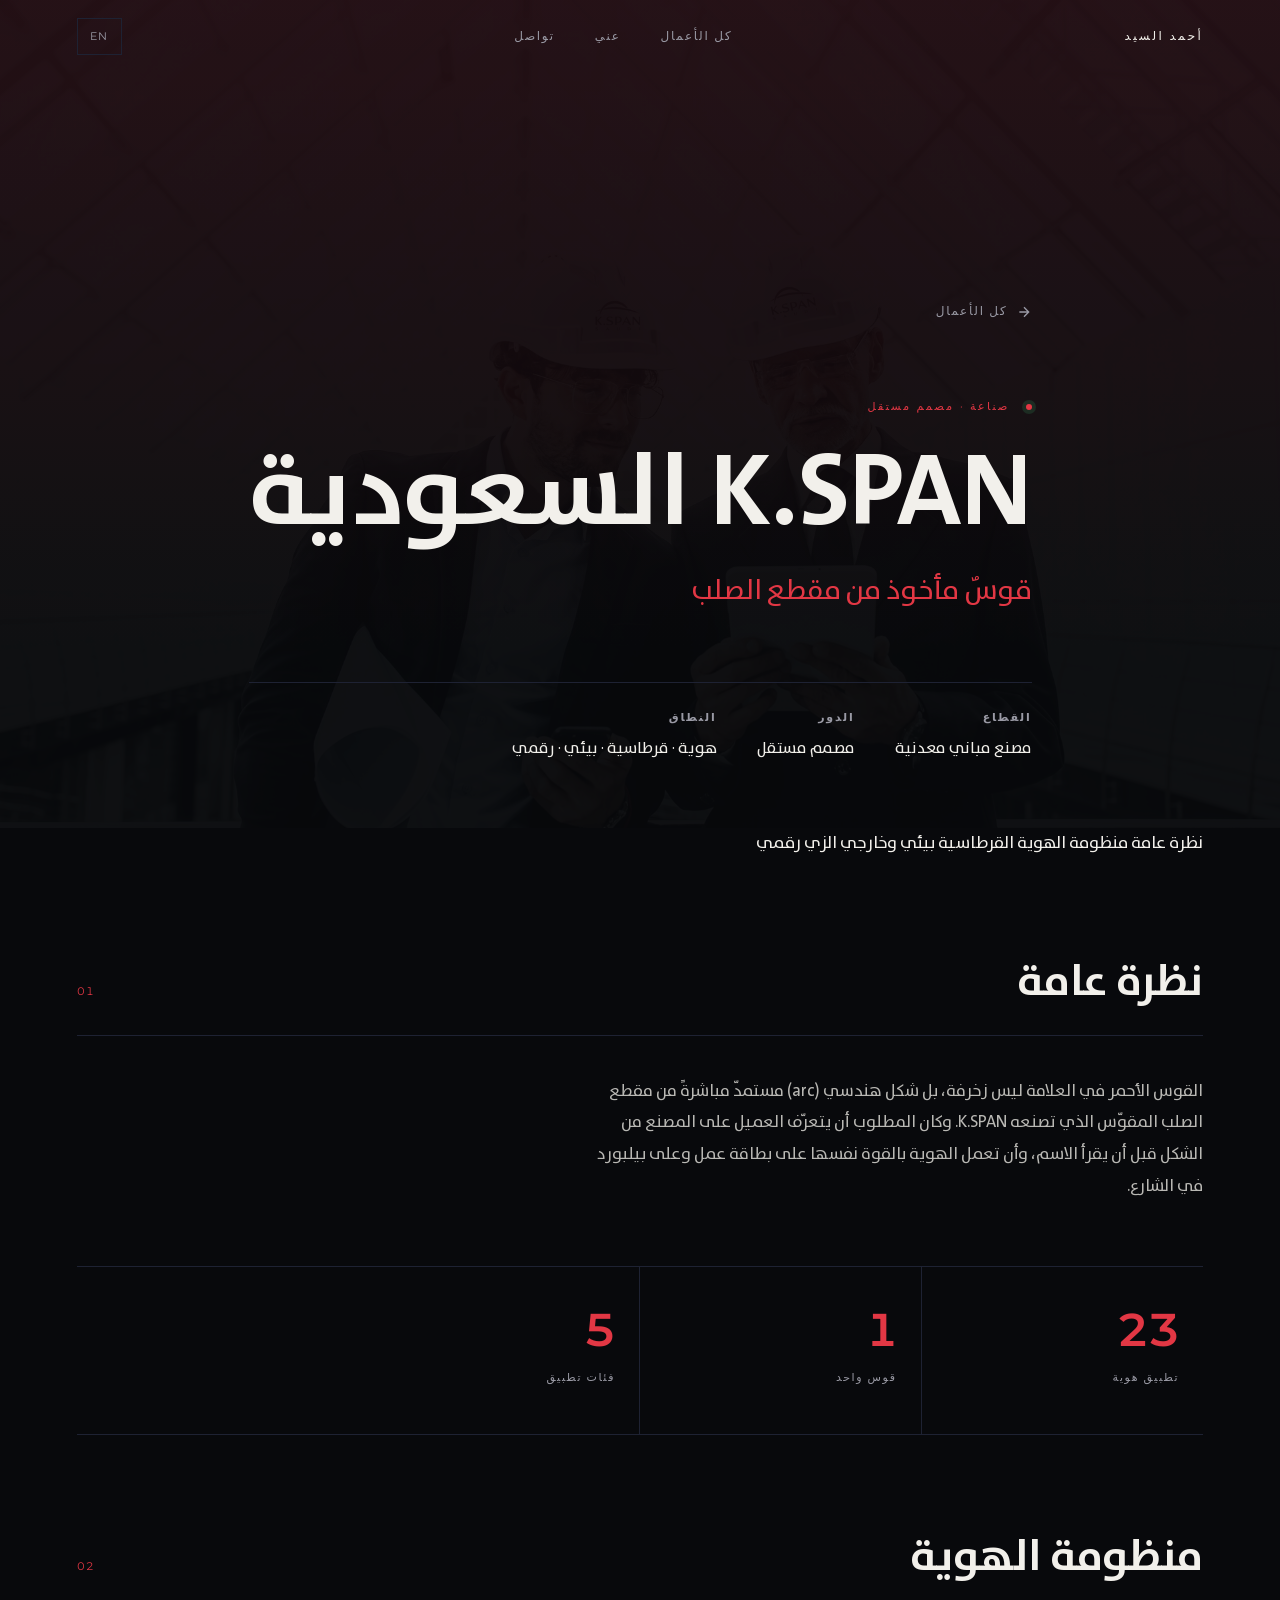
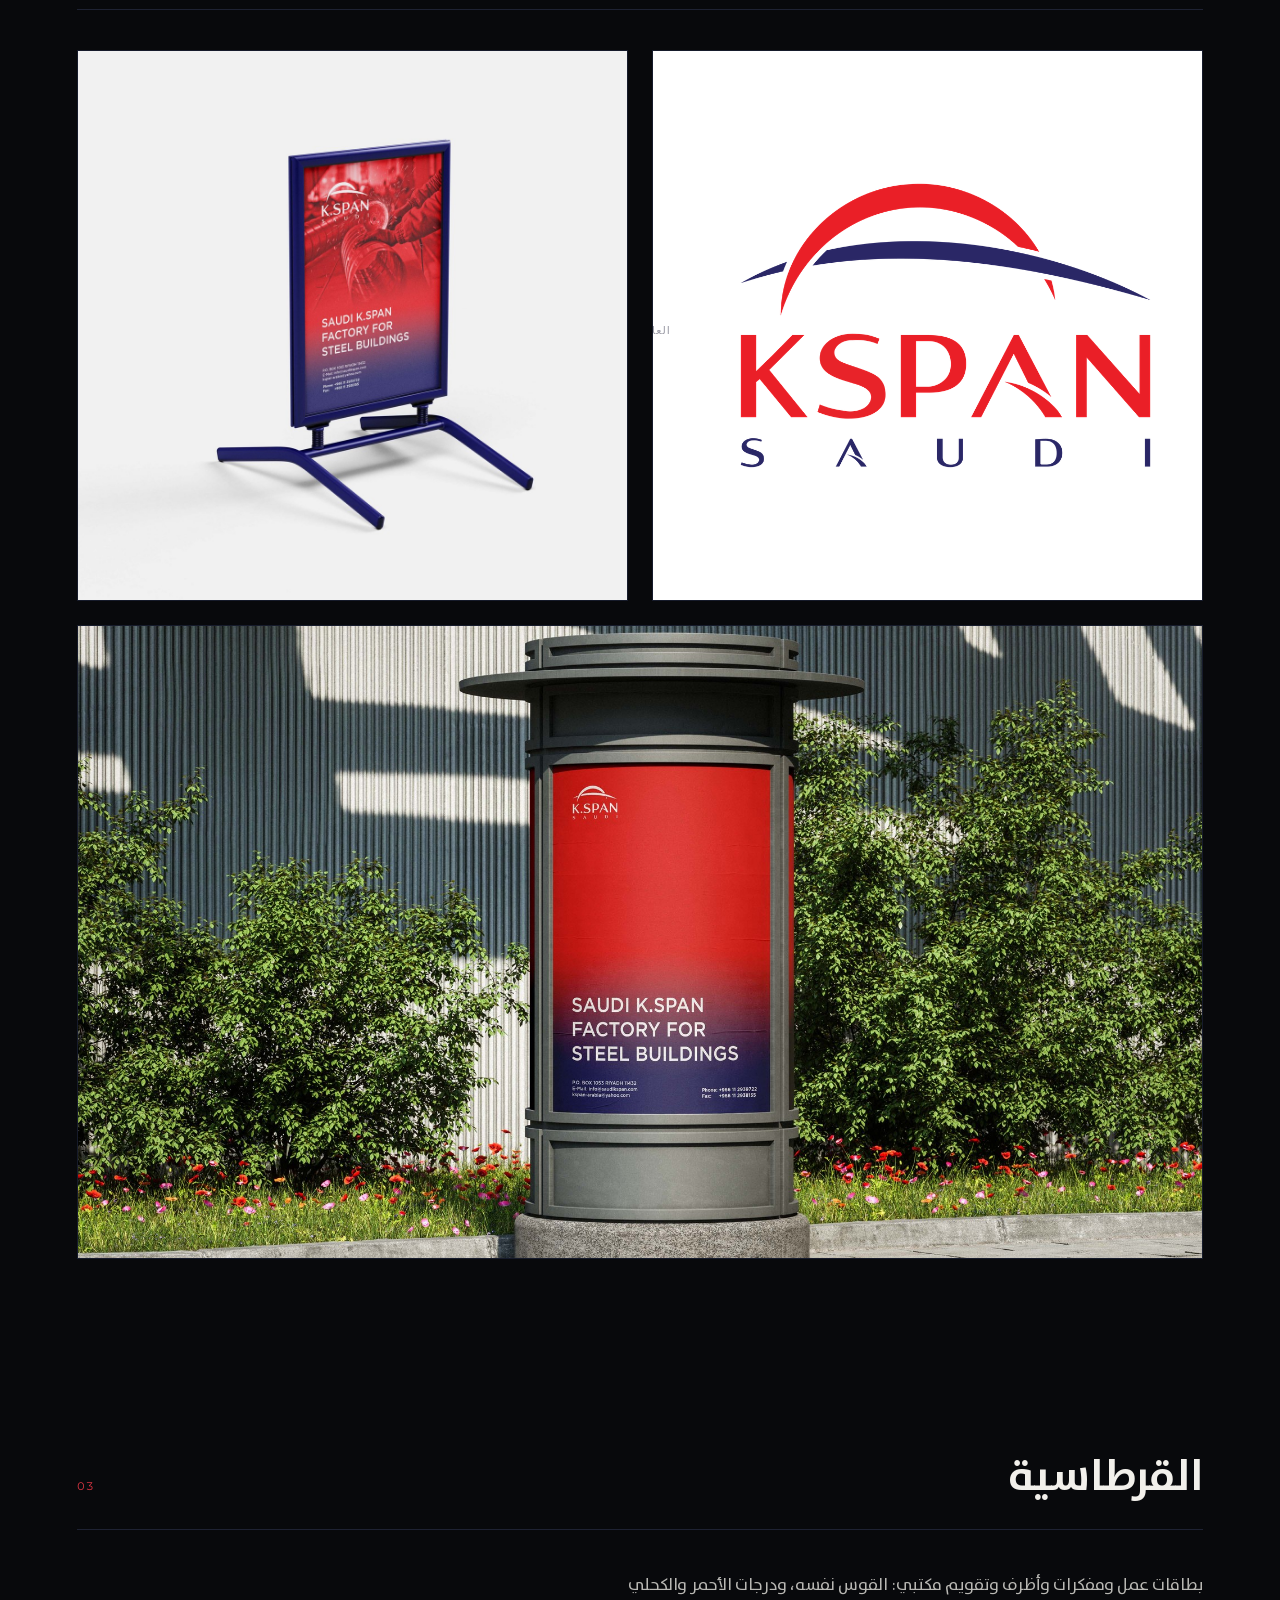
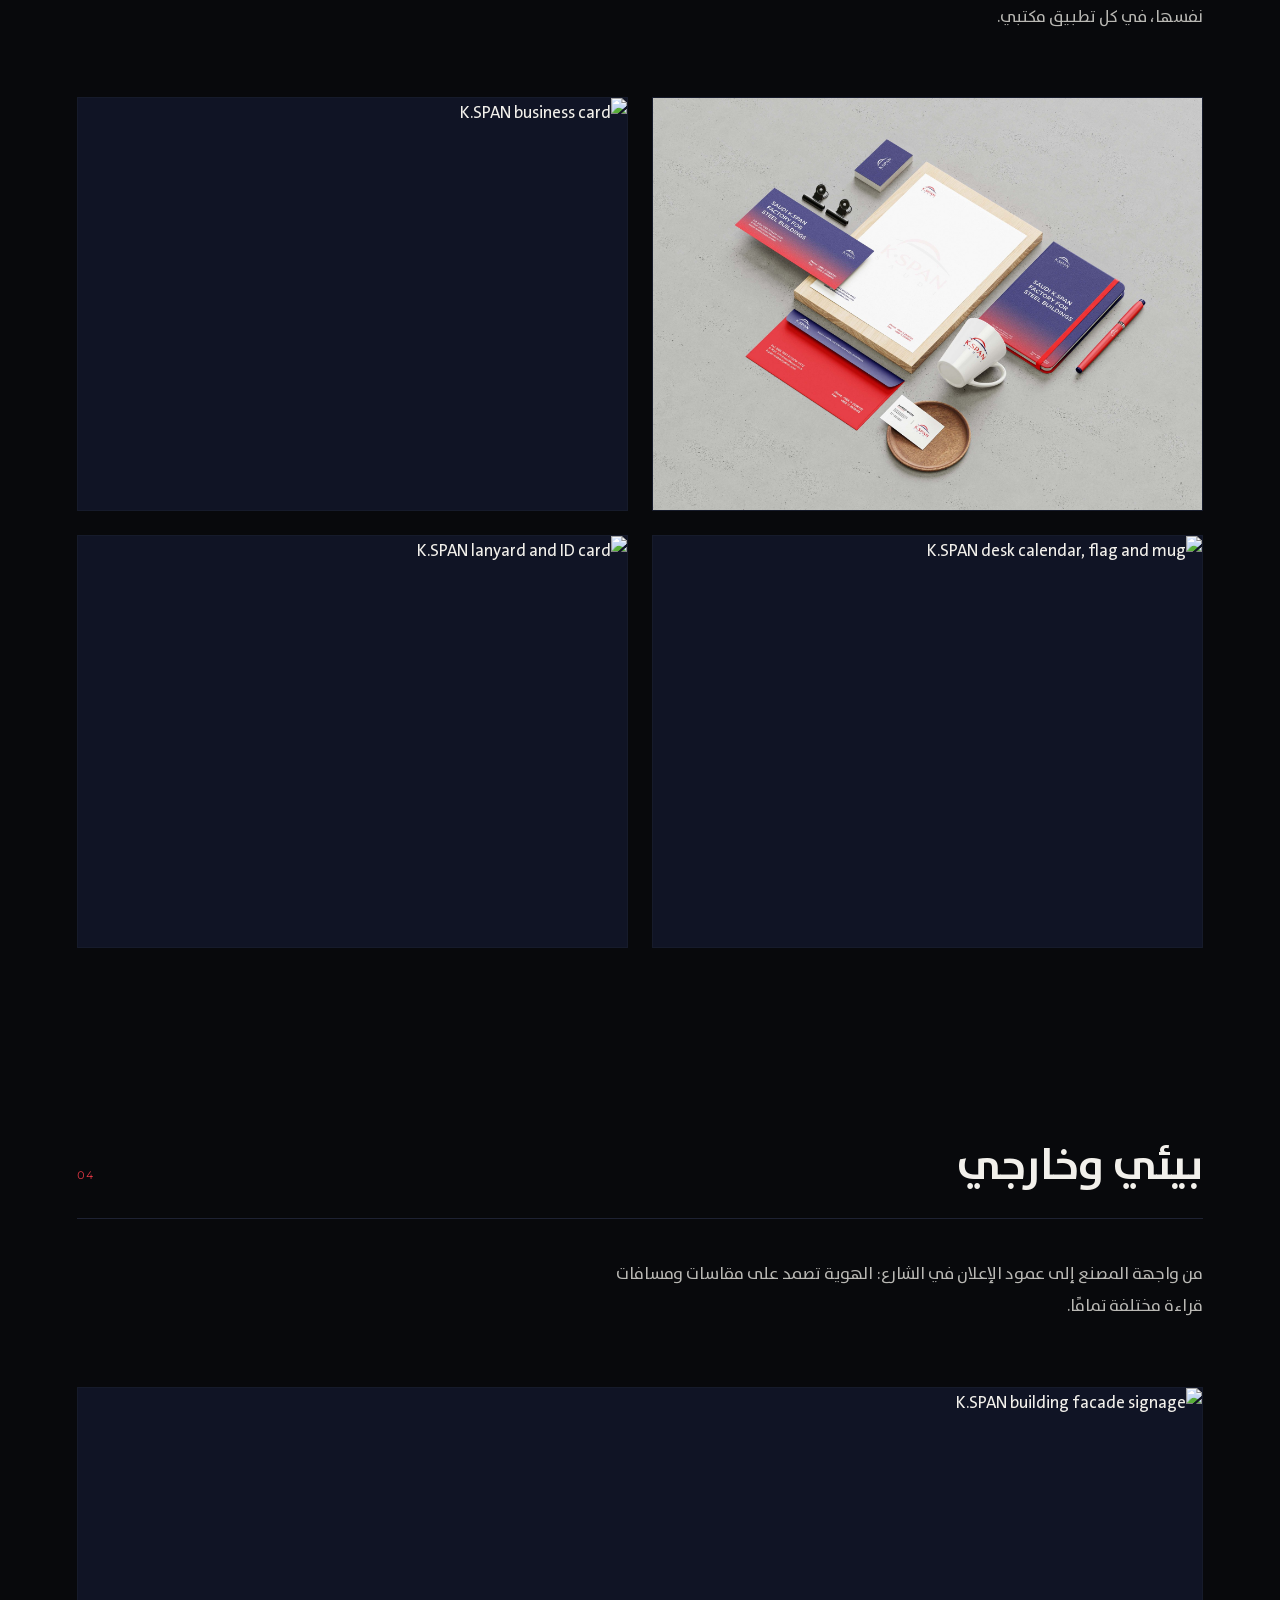
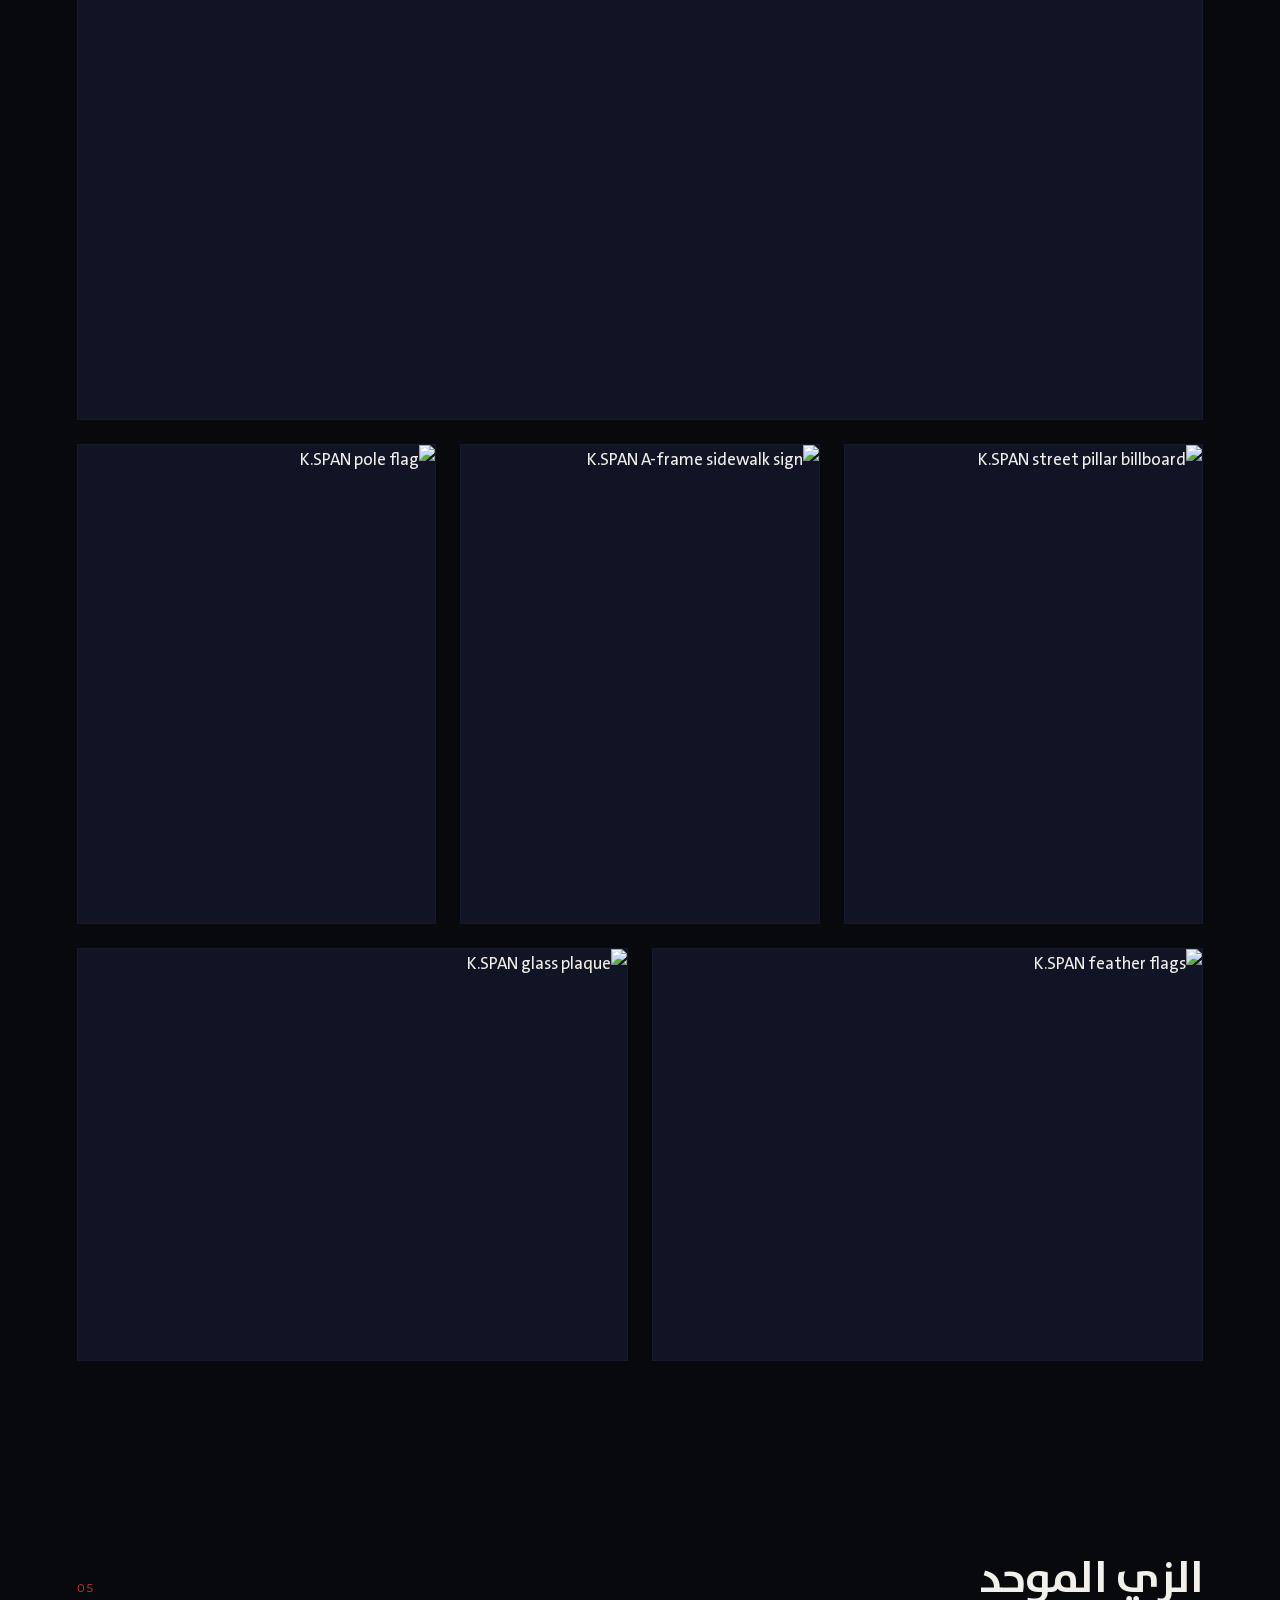
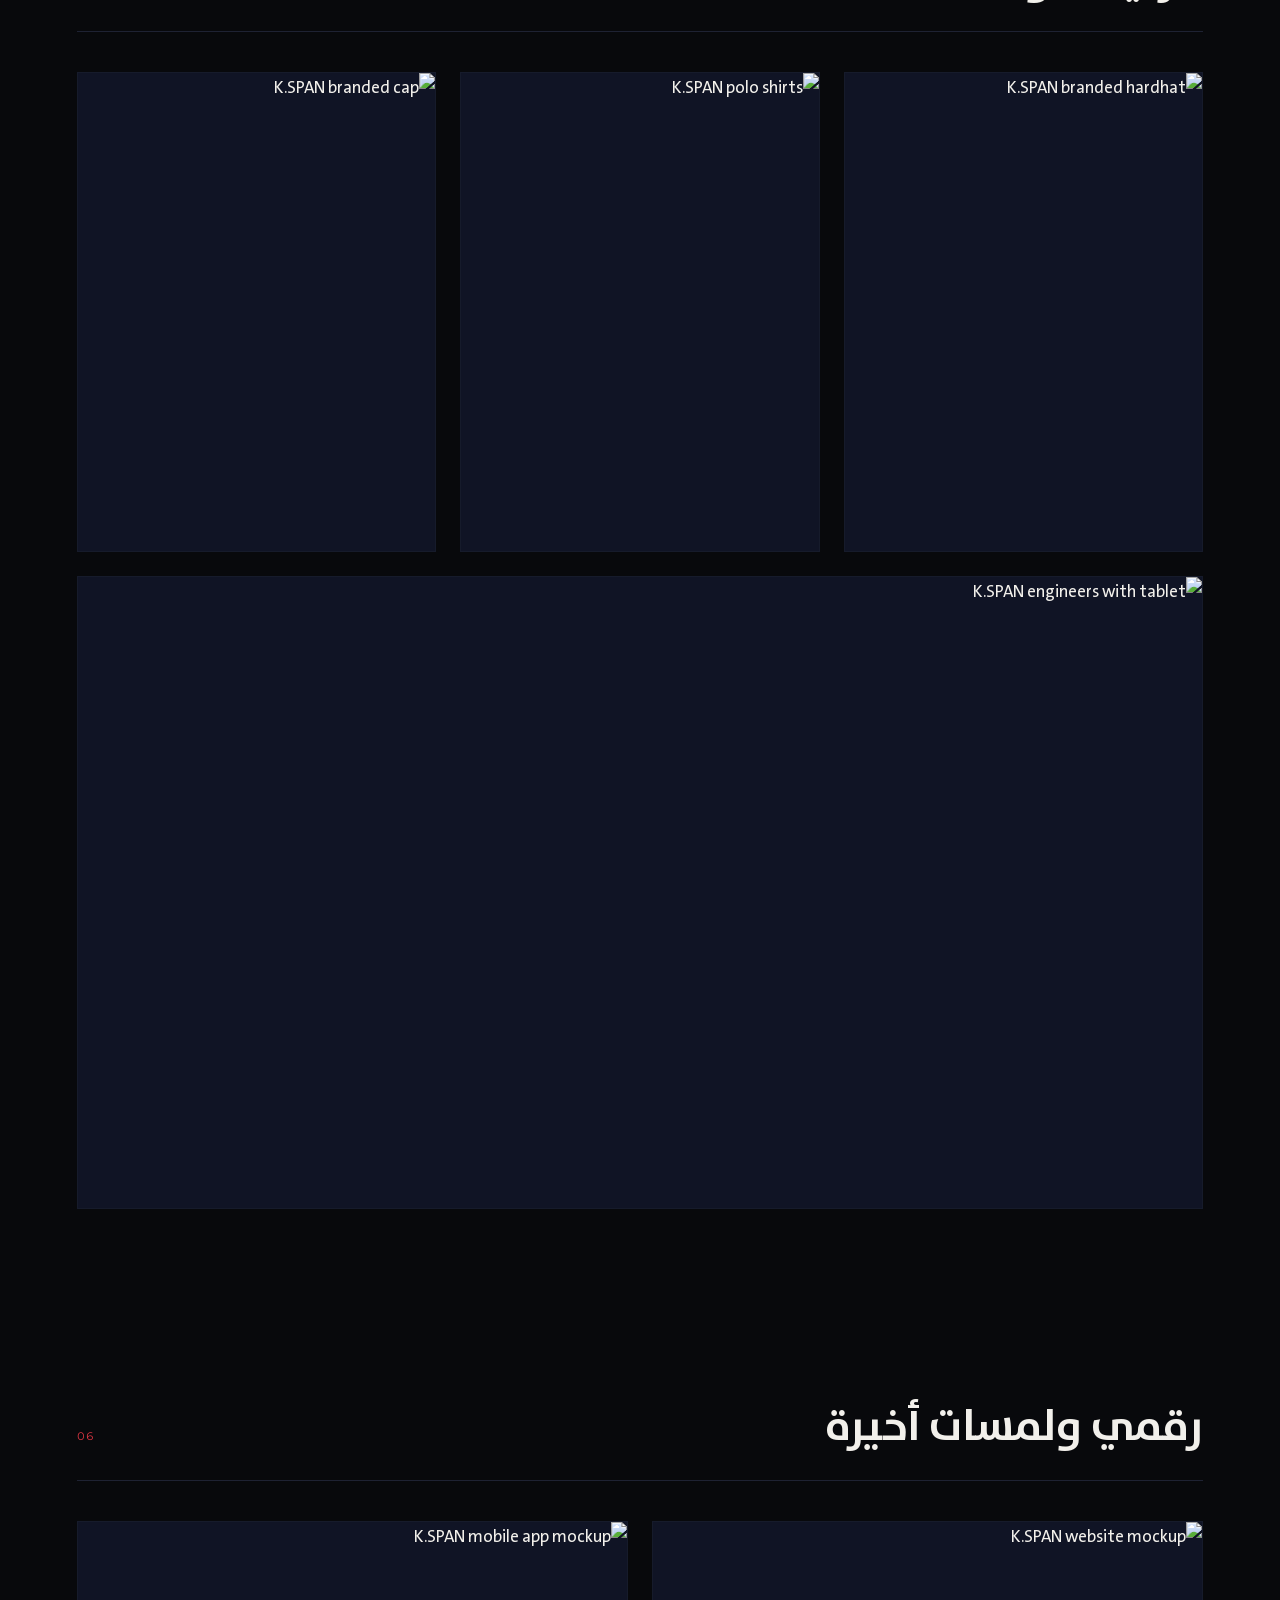
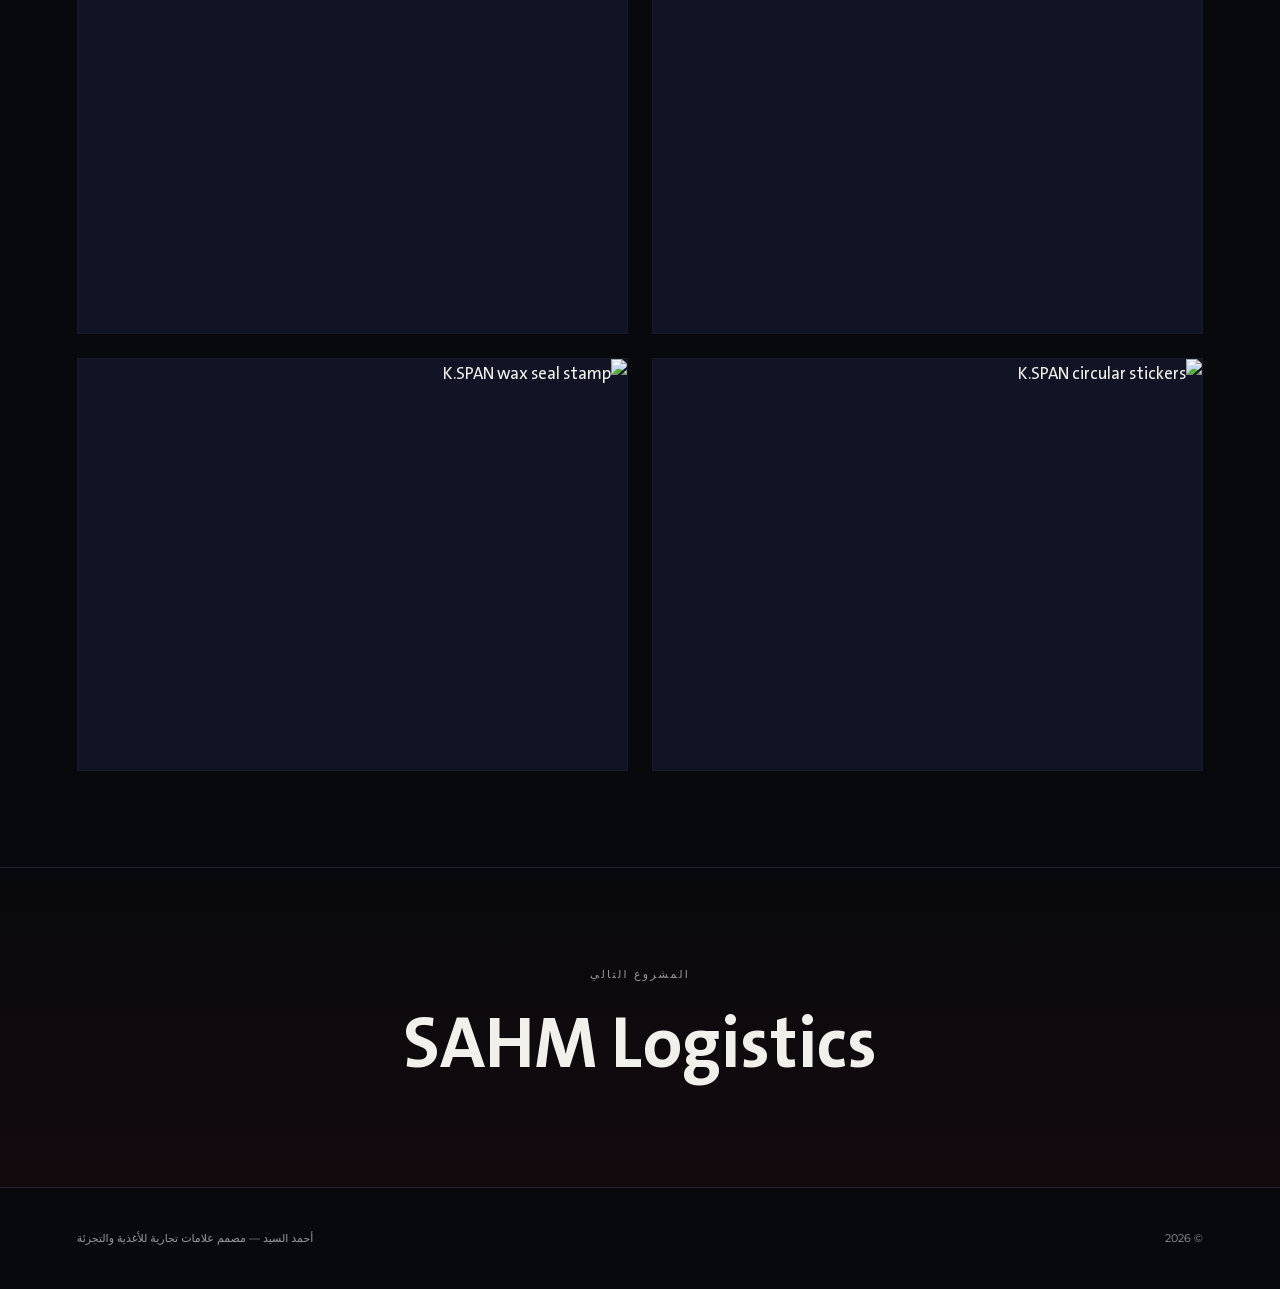
==== commit 705916e2: "Update kspan.html" ====
--- a/kspan.html
+++ b/kspan.html
@@ -54,24 +54,39 @@
     <div class="case-meta-row load-in">
       <div><b data-ar="القطاع" data-en="Sector">القطاع</b><span data-ar="مصنع مباني معدنية" data-en="Steel Buildings Factory">مصنع مباني معدنية</span></div>
       <div><b data-ar="الدور" data-en="Role">الدور</b><span data-ar="مصمم مستقل" data-en="Freelance Designer">مصمم مستقل</span></div>
-      <div><b data-ar="النطاق" data-en="Scope">النطاق</b><span data-ar="هوية · مطبوعات · بيئي" data-en="Identity · Print · Environmental">هوية · مطبوعات · بيئي</span></div>
-    </div>
-  </div>
-</section>
+      <div><b data-ar="النطاق" data-en="Scope">النطاق</b><span data-ar="هوية · قرطاسية · بيئي · رقمي" data-en="Identity · Stationery · Environmental · Digital">هوية · قرطاسية · بيئي · رقمي</span></div>
+    </div>
+  </div>
+</section>
+
+<!-- ══════════ JUMP NAV ══════════ -->
+<nav class="case-jump wrap" aria-label="Section navigation">
+  <a href="#overview" data-ar="نظرة عامة" data-en="Overview">نظرة عامة</a>
+  <a href="#identity" data-ar="منظومة الهوية" data-en="Identity">منظومة الهوية</a>
+  <a href="#stationery" data-ar="القرطاسية" data-en="Stationery">القرطاسية</a>
+  <a href="#signage" data-ar="بيئي وخارجي" data-en="Signage">بيئي وخارجي</a>
+  <a href="#apparel" data-ar="الزي" data-en="Apparel">الزي</a>
+  <a href="#digital" data-ar="رقمي" data-en="Digital">رقمي</a>
+</nav>
 
 <!-- ══════════ OVERVIEW ══════════ -->
-<section class="case-sec">
+<section class="case-sec" id="overview">
   <div class="wrap">
     <div class="case-shead rv">
       <h2 data-ar="نظرة عامة" data-en="Overview">نظرة عامة</h2>
       <span class="idx">01</span>
     </div>
     <p class="case-lede" data-ar="القوس الأحمر في العلامة ليس زخرفة، بل شكل هندسي (arc) مستمدّ مباشرةً من مقطع الصلب المقوّس الذي تصنعه K.SPAN. وكان المطلوب أن يتعرّف العميل على المصنع من الشكل قبل أن يقرأ الاسم، وأن تعمل الهوية بالقوة نفسها على بطاقة عمل وعلى بيلبورد في الشارع." data-en="The red arc in the mark is not decoration — it is a geometric arc drawn directly from the curved steel section K.SPAN manufactures. The brief: make the factory recognisable by shape before the name is read, and make the identity hold as well on a business card as on a street billboard.">القوس الأحمر في العلامة ليس زخرفة، بل شكل هندسي (arc) مستمدّ مباشرةً من مقطع الصلب المقوّس الذي تصنعه K.SPAN. وكان المطلوب أن يتعرّف العميل على المصنع من الشكل قبل أن يقرأ الاسم، وأن تعمل الهوية بالقوة نفسها على بطاقة عمل وعلى بيلبورد في الشارع.</p>
+    <div class="case-stats rv">
+      <div><b data-count="23">23</b><span data-ar="تطبيق هوية" data-en="Identity applications">تطبيق هوية</span></div>
+      <div><b data-count="1">1</b><span data-ar="قوس، هوية كاملة" data-en="One arc, a whole identity">قوس واحد</span></div>
+      <div><b data-count="5">5</b><span data-ar="فئات تطبيق" data-en="Application categories">فئات تطبيق</span></div>
+    </div>
   </div>
 </section>
 
 <!-- ══════════ IDENTITY SYSTEM ══════════ -->
-<section class="case-sec" style="padding-block-start:0">
+<section class="case-sec" style="padding-block-start:0" id="identity">
   <div class="wrap">
     <div class="case-shead rv">
       <h2 data-ar="منظومة الهوية" data-en="The identity system">منظومة الهوية</h2>
@@ -97,17 +112,94 @@
 </section>
 
 <!-- ══════════ STATIONERY ══════════ -->
-<section class="case-sec">
+<section class="case-sec" id="stationery">
   <div class="wrap">
     <div class="case-shead rv">
       <h2 data-ar="القرطاسية" data-en="Stationery">القرطاسية</h2>
       <span class="idx">03</span>
     </div>
-    <p class="case-lede" data-ar="بطاقات عمل ومفكرات وأظرف: القوس نفسه، ودرجات الأحمر والكحلي نفسها، في كل تطبيق مكتبي." data-en="Business cards, notebooks and envelopes — the same arc, the same red and navy, across every desk application.">بطاقات عمل ومفكرات وأظرف: القوس نفسه، ودرجات الأحمر والكحلي نفسها، في كل تطبيق مكتبي.</p>
-    <div class="case-gallery g-full rv">
+    <p class="case-lede" data-ar="بطاقات عمل ومفكرات وأظرف وتقويم مكتبي: القوس نفسه، ودرجات الأحمر والكحلي نفسها، في كل تطبيق مكتبي." data-en="Business cards, notebooks, envelopes and a desk calendar — the same arc, the same red and navy, across every desk application.">بطاقات عمل ومفكرات وأظرف وتقويم مكتبي: القوس نفسه، ودرجات الأحمر والكحلي نفسها، في كل تطبيق مكتبي.</p>
+    <div class="case-gallery g-2 rv" style="margin-block-end:var(--s3)">
       <figure class="case-frame r-4x3c">
         <img src="assets/images/kspan/stationery.jpg" alt="K.SPAN stationery flatlay" loading="lazy">
-      </figure>
+        <figcaption class="case-cap" data-ar="فرش القرطاسية" data-en="Stationery flatlay">فرش القرطاسية</figcaption>
+      </figure>
+      <figure class="case-frame r-4x3c">
+        <img src="assets/images/kspan/stationery/business-card.jpg" alt="K.SPAN business card" loading="lazy">
+        <figcaption class="case-cap" data-ar="بطاقة العمل" data-en="Business card">بطاقة العمل</figcaption>
+      </figure>
+    </div>
+    <div class="case-gallery g-2 rv">
+      <figure class="case-frame r-4x3c">
+        <img src="assets/images/kspan/stationery/desk-calendar.jpg" alt="K.SPAN desk calendar, flag and mug" loading="lazy">
+        <figcaption class="case-cap" data-ar="تقويم مكتبي وعلم وكوب" data-en="Desk calendar, flag &amp; mug">تقويم مكتبي وعلم وكوب</figcaption>
+      </figure>
+      <figure class="case-frame r-4x3c">
+        <img src="assets/images/kspan/stationery/lanyard-id.jpg" alt="K.SPAN lanyard and ID card" loading="lazy">
+        <figcaption class="case-cap" data-ar="حبل وبطاقة تعريف" data-en="Lanyard &amp; ID card">حبل وبطاقة تعريف</figcaption>
+      </figure>
+    </div>
+  </div>
+</section>
+
+<!-- ══════════ SIGNAGE & ENVIRONMENTAL ══════════ -->
+<section class="case-sec" id="signage">
+  <div class="wrap">
+    <div class="case-shead rv">
+      <h2 data-ar="بيئي وخارجي" data-en="Signage &amp; environmental">بيئي وخارجي</h2>
+      <span class="idx">04</span>
+    </div>
+    <p class="case-lede" data-ar="من واجهة المصنع إلى عمود الإعلان في الشارع: الهوية تصمد على مقاسات ومسافات قراءة مختلفة تمامًا." data-en="From the factory facade to the street advertising pillar — the identity holds across very different scales and reading distances.">من واجهة المصنع إلى عمود الإعلان في الشارع: الهوية تصمد على مقاسات ومسافات قراءة مختلفة تمامًا.</p>
+    <div class="case-gallery g-full rv" style="margin-block-end:var(--s3)">
+      <figure class="case-frame r-16x9">
+        <img src="assets/images/kspan/signage/building-facade.jpg" alt="K.SPAN building facade signage" loading="lazy">
+        <figcaption class="case-cap" data-ar="لافتة واجهة المصنع" data-en="Factory facade signage">لافتة واجهة المصنع</figcaption>
+      </figure>
+    </div>
+    <div class="case-gallery g-3 rv" style="margin-block-end:var(--s3)">
+      <figure class="case-frame r-3x4c"><img src="assets/images/kspan/signage/pillar-1.jpg" alt="K.SPAN street pillar billboard" loading="lazy"><figcaption class="case-cap" data-ar="عمود إعلاني" data-en="Street pillar">عمود إعلاني</figcaption></figure>
+      <figure class="case-frame r-3x4c"><img src="assets/images/kspan/signage/aframe-sign-1.jpg" alt="K.SPAN A-frame sidewalk sign" loading="lazy"><figcaption class="case-cap" data-ar="لوحة رصيف" data-en="Sidewalk A-frame">لوحة رصيف</figcaption></figure>
+      <figure class="case-frame r-3x4c"><img src="assets/images/kspan/signage/pole-flag.jpg" alt="K.SPAN pole flag" loading="lazy"><figcaption class="case-cap" data-ar="علم عمود" data-en="Pole flag">علم عمود</figcaption></figure>
+    </div>
+    <div class="case-gallery g-2 rv">
+      <figure class="case-frame r-4x3c"><img src="assets/images/kspan/signage/feather-flags.jpg" alt="K.SPAN feather flags" loading="lazy"><figcaption class="case-cap" data-ar="أعلام ريشية" data-en="Feather flags">أعلام ريشية</figcaption></figure>
+      <figure class="case-frame r-4x3c"><img src="assets/images/kspan/signage/glass-plaque.jpg" alt="K.SPAN glass plaque" loading="lazy"><figcaption class="case-cap" data-ar="لوحة زجاجية" data-en="Glass plaque">لوحة زجاجية</figcaption></figure>
+    </div>
+  </div>
+</section>
+
+<!-- ══════════ APPAREL ══════════ -->
+<section class="case-sec" id="apparel">
+  <div class="wrap">
+    <div class="case-shead rv">
+      <h2 data-ar="الزي الموحد" data-en="Apparel">الزي الموحد</h2>
+      <span class="idx">05</span>
+    </div>
+    <div class="case-gallery g-3 rv">
+      <figure class="case-frame r-3x4c"><img src="assets/images/kspan/apparel/hardhat.jpg" alt="K.SPAN branded hardhat" loading="lazy"><figcaption class="case-cap" data-ar="خوذة" data-en="Hardhat">خوذة</figcaption></figure>
+      <figure class="case-frame r-3x4c"><img src="assets/images/kspan/apparel/polo.jpg" alt="K.SPAN polo shirts" loading="lazy"><figcaption class="case-cap" data-ar="قمصان بولو" data-en="Polo shirts">قمصان بولو</figcaption></figure>
+      <figure class="case-frame r-3x4c"><img src="assets/images/kspan/apparel/cap.jpg" alt="K.SPAN branded cap" loading="lazy"><figcaption class="case-cap" data-ar="كاب" data-en="Cap">كاب</figcaption></figure>
+    </div>
+    <div class="case-gallery g-full rv" style="margin-block-start:var(--s3)">
+      <figure class="case-frame r-16x9"><img src="assets/images/kspan/apparel/engineers-tablet.jpg" alt="K.SPAN engineers with tablet" loading="lazy"><figcaption class="case-cap" data-ar="الزي في الميدان" data-en="Identity on site">الزي في الميدان</figcaption></figure>
+    </div>
+  </div>
+</section>
+
+<!-- ══════════ DIGITAL ══════════ -->
+<section class="case-sec" id="digital">
+  <div class="wrap">
+    <div class="case-shead rv">
+      <h2 data-ar="رقمي ولمسات أخيرة" data-en="Digital &amp; finishing touches">رقمي ولمسات أخيرة</h2>
+      <span class="idx">06</span>
+    </div>
+    <div class="case-gallery g-2 rv" style="margin-block-end:var(--s3)">
+      <figure class="case-frame r-4x3c"><img src="assets/images/kspan/digital/laptop-website.jpg" alt="K.SPAN website mockup" loading="lazy"><figcaption class="case-cap" data-ar="الموقع الإلكتروني" data-en="Website">الموقع الإلكتروني</figcaption></figure>
+      <figure class="case-frame r-4x3c"><img src="assets/images/kspan/digital/phone-app.jpg" alt="K.SPAN mobile app mockup" loading="lazy"><figcaption class="case-cap" data-ar="تطبيق الجوال" data-en="Mobile app">تطبيق الجوال</figcaption></figure>
+    </div>
+    <div class="case-gallery g-2 rv">
+      <figure class="case-frame r-4x3c"><img src="assets/images/kspan/digital/stickers.jpg" alt="K.SPAN circular stickers" loading="lazy"><figcaption class="case-cap" data-ar="ستيكرات" data-en="Stickers">ستيكرات</figcaption></figure>
+      <figure class="case-frame r-4x3c"><img src="assets/images/kspan/digital/wax-seal.jpg" alt="K.SPAN wax seal stamp" loading="lazy"><figcaption class="case-cap" data-ar="ختم شمعي" data-en="Wax seal stamp">ختم شمعي</figcaption></figure>
     </div>
   </div>
 </section>
--- a/assets/css/site.css
+++ b/assets/css/site.css
@@ -272,3 +272,62 @@
   .frame img,.proj:hover .frame img{transition:none;transform:none}
   html{scroll-behavior:auto}
 }
+
+/* ============================================================
+   v2 — work grid, alt blocks, about facts  (redesign)
+   ============================================================ */
+
+/* media: video fills its frame like an image */
+.frame video{width:100%;height:100%;object-fit:cover;display:block;background:#000}
+
+/* ---------- selected work: regular card grid ---------- */
+.wgrid{display:grid;grid-template-columns:repeat(2,1fr);gap:var(--s5) var(--s4);
+  border-block-start:1px solid var(--line);padding-block-start:var(--s5)}
+.wcard{display:block}
+.wcard.wide{grid-column:1/-1}
+.wcard .frame{margin-block-end:var(--s3)}
+.wcard:hover .frame img{transform:scale(1.035)}
+.wmeta{display:flex;align-items:baseline;gap:var(--s2);
+  padding-block-end:12px;border-block-end:1px solid var(--line);margin-block-end:var(--s2)}
+.wmeta .sector{font-family:var(--sans);font-size:11px;letter-spacing:.2em;
+  text-transform:uppercase;color:var(--dim);margin-inline-start:auto;text-align:end}
+.wcard h3{font-size:clamp(22px,2.4vw,32px);margin-block-end:var(--s2)}
+.wcard.wide h3{font-size:clamp(26px,3.2vw,44px)}
+.wcard p{color:var(--paper-2);max-width:58ch;font-size:16.5px}
+.wcard .tags{margin-block-start:var(--s2)}
+@media(max-width:860px){
+  .wgrid{grid-template-columns:1fr;gap:var(--s5)}
+  .wmeta{flex-wrap:wrap}
+  .wmeta .sector{margin-inline-start:0;text-align:start}
+}
+
+/* ---------- more work: text + media, consistent rhythm ---------- */
+.alt{display:grid;grid-template-columns:1fr 1.35fr;gap:var(--s5);align-items:center;
+  border-block-start:1px solid var(--line);padding-block:var(--s5)}
+.alt:last-child{border-block-end:1px solid var(--line)}
+.alt-txt h3{font-size:clamp(24px,2.6vw,36px);margin-block:12px 6px}
+.alt-txt .meta{margin-block-end:var(--s3)}
+.alt-txt p{color:var(--paper-2);max-width:46ch;font-size:16.5px}
+.alt-txt .tags{margin-block-start:var(--s3)}
+.alt-med .frame{border:1px solid var(--line)}
+.alt-med.tri{display:grid;grid-template-columns:repeat(3,1fr);gap:var(--s2)}
+@media(max-width:860px){
+  .alt{grid-template-columns:1fr;gap:var(--s4);padding-block:var(--s4)}
+}
+
+/* ---------- about: text + facts column ---------- */
+.about{grid-template-columns:1.5fr .8fr}
+.facts{display:grid;gap:var(--s3);align-content:start;
+  border-inline-start:1px solid var(--line);padding-inline-start:var(--s4)}
+.facts b{display:block;margin-block-end:6px}
+.facts span{color:var(--paper-2);font-size:15.5px;line-height:1.85}
+@media(max-width:860px){
+  .facts{border-inline-start:0;padding-inline-start:0;
+    border-block-start:1px solid var(--line);padding-block-start:var(--s3)}
+}
+
+/* ---------- motion grid: 3 across, wraps to 2 rows ---------- */
+.mgrid{gap:var(--s3) var(--s3)}
+@media(max-width:1100px) and (min-width:861px){.mgrid{grid-template-columns:repeat(3,1fr)}}
+@media(max-width:860px){.mgrid{grid-template-columns:repeat(2,1fr)}}
+@media(max-width:560px){.mgrid{grid-template-columns:1fr}}
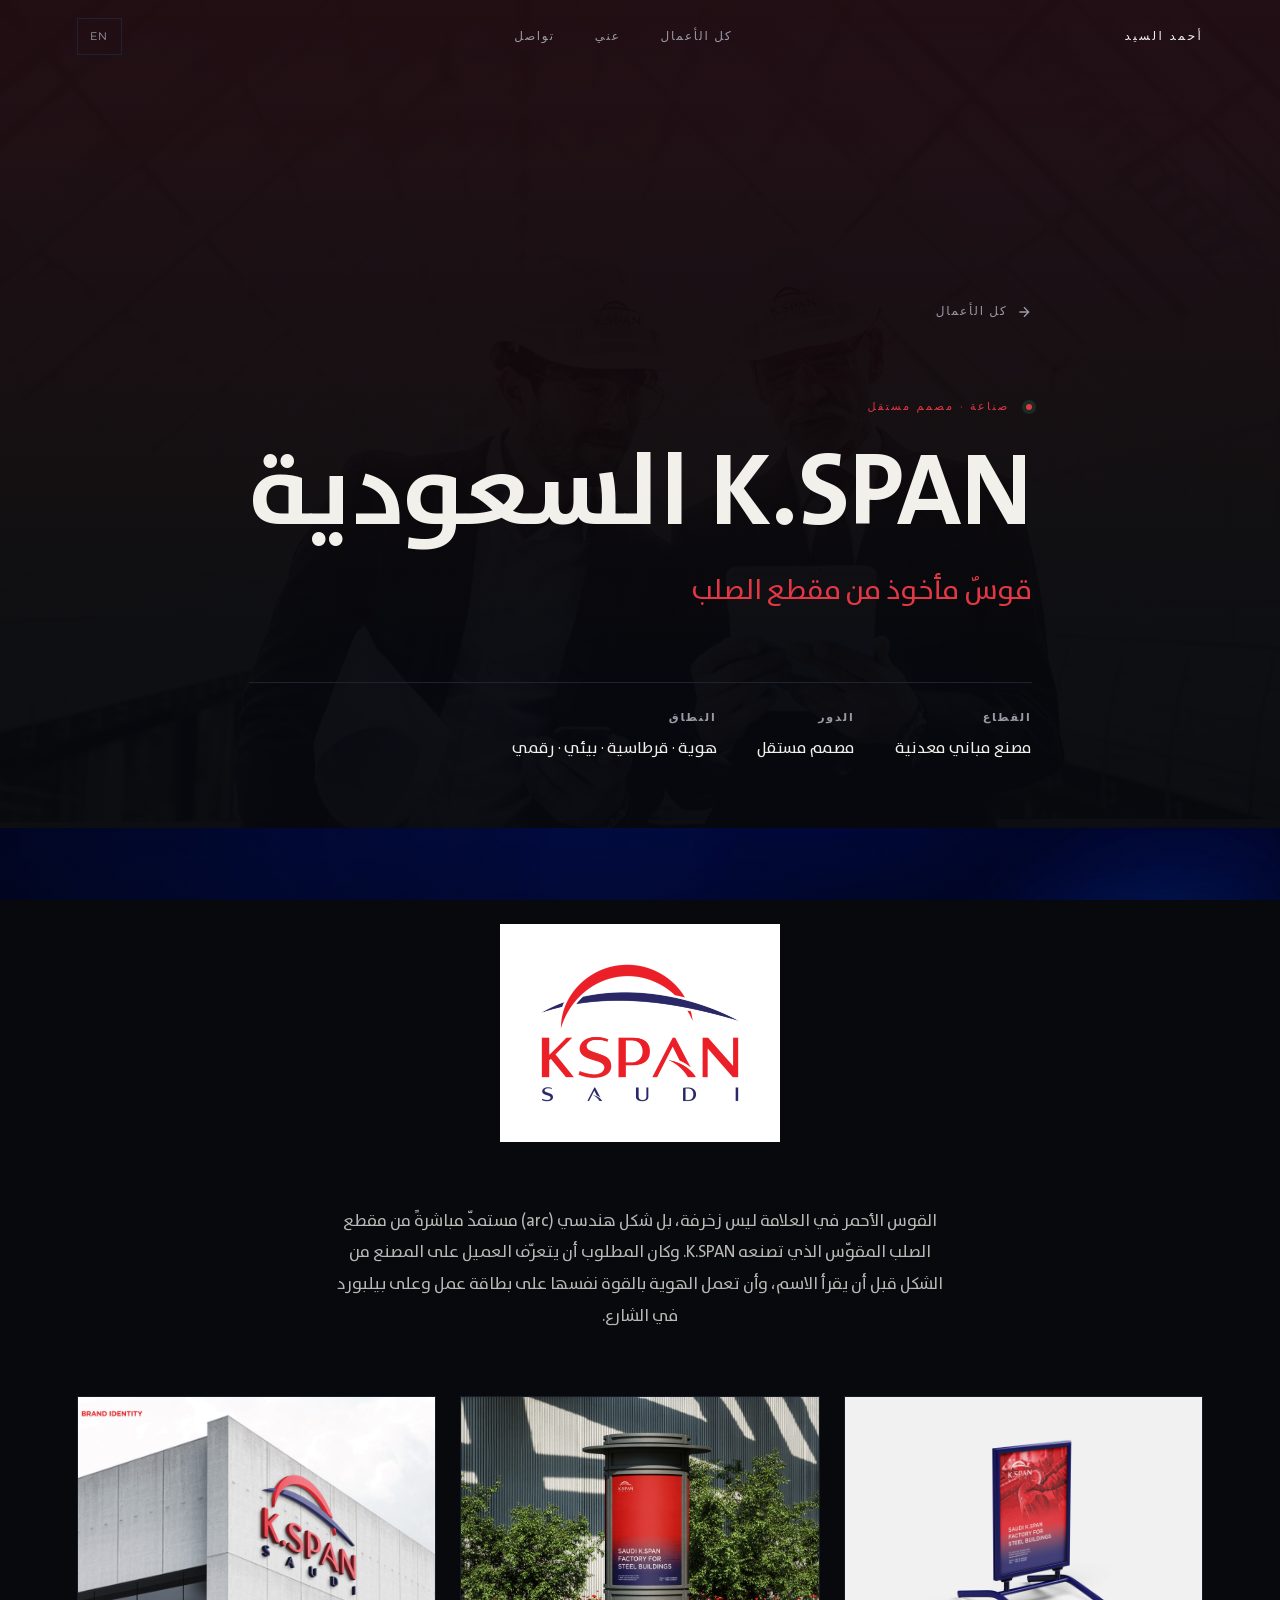
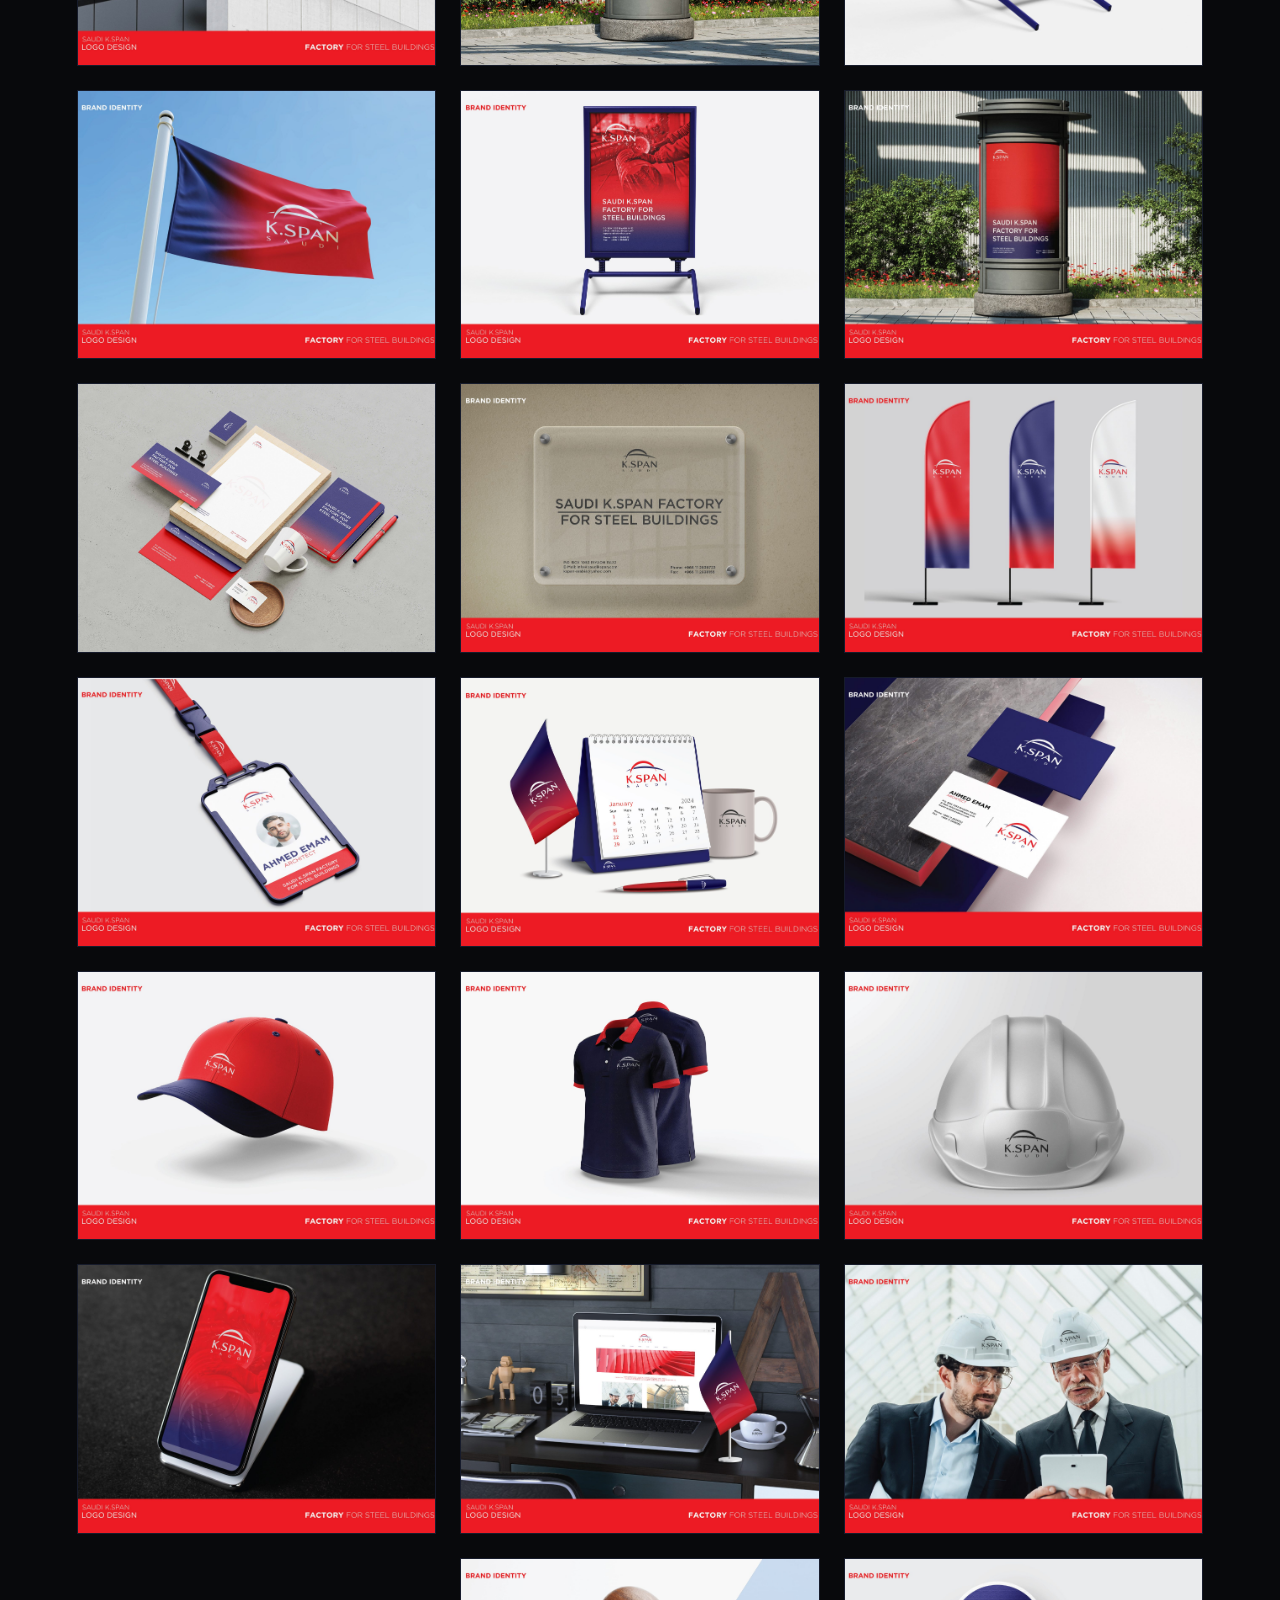
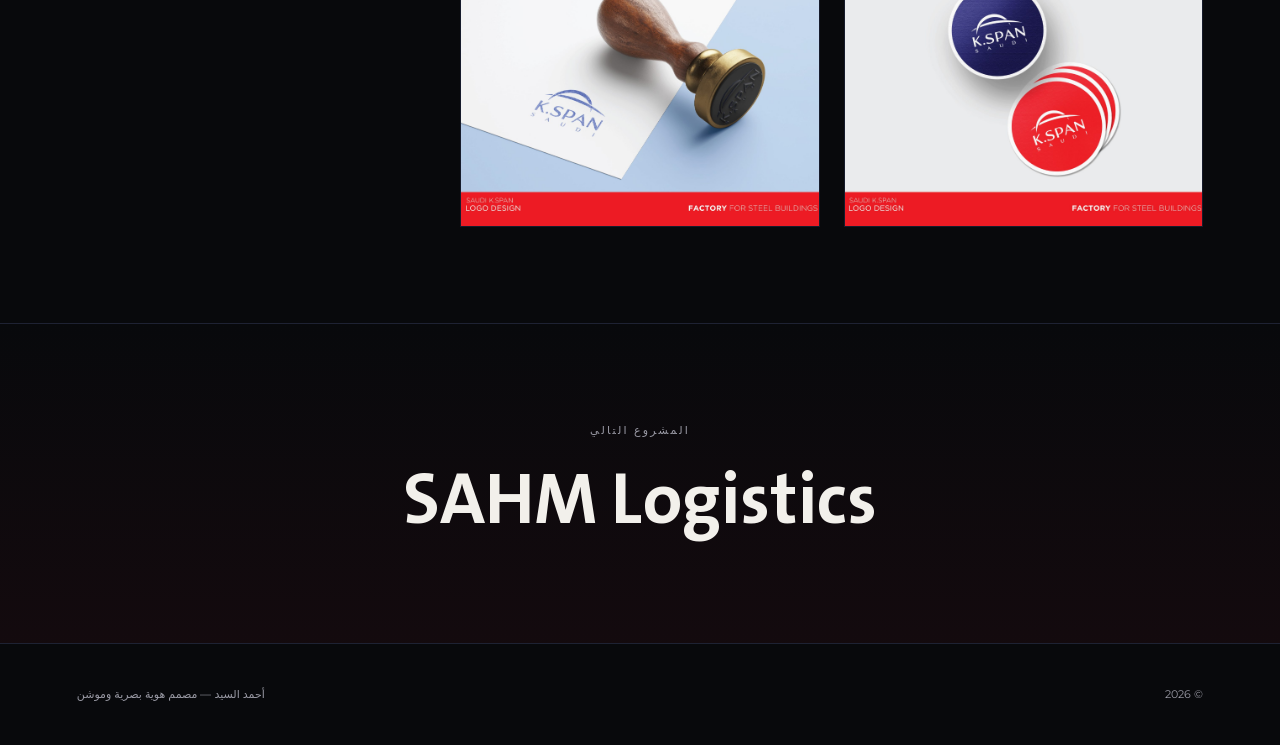
==== commit 57916037: "Restructure K.SPAN page: logo + brief + unified grid" ====
--- a/kspan.html
+++ b/kspan.html
@@ -59,147 +59,35 @@
   </div>
 </section>
 
-<!-- ══════════ JUMP NAV ══════════ -->
-<nav class="case-jump wrap" aria-label="Section navigation">
-  <a href="#overview" data-ar="نظرة عامة" data-en="Overview">نظرة عامة</a>
-  <a href="#identity" data-ar="منظومة الهوية" data-en="Identity">منظومة الهوية</a>
-  <a href="#stationery" data-ar="القرطاسية" data-en="Stationery">القرطاسية</a>
-  <a href="#signage" data-ar="بيئي وخارجي" data-en="Signage">بيئي وخارجي</a>
-  <a href="#apparel" data-ar="الزي" data-en="Apparel">الزي</a>
-  <a href="#digital" data-ar="رقمي" data-en="Digital">رقمي</a>
-</nav>
+<!-- ══════════ IDENTITY ══════════ -->
+<section class="case-sec" id="identity">
+  <div class="wrap">
+    <div class="rv" style="max-width:280px;margin-inline:auto;margin-block-end:var(--s5);padding:var(--s4);background:#fff">
+      <img src="assets/images/kspan/logo.png" alt="K.SPAN logo" loading="eager" style="width:100%;height:auto;display:block">
+    </div>
+    <p class="case-lede rv" style="margin-inline:auto;text-align:center" data-ar="القوس الأحمر في العلامة ليس زخرفة، بل شكل هندسي (arc) مستمدّ مباشرةً من مقطع الصلب المقوّس الذي تصنعه K.SPAN. وكان المطلوب أن يتعرّف العميل على المصنع من الشكل قبل أن يقرأ الاسم، وأن تعمل الهوية بالقوة نفسها على بطاقة عمل وعلى بيلبورد في الشارع." data-en="The red arc in the mark is not decoration — it is a geometric arc drawn directly from the curved steel section K.SPAN manufactures. The brief: make the factory recognisable by shape before the name is read, and make the identity hold as well on a business card as on a street billboard.">القوس الأحمر في العلامة ليس زخرفة، بل شكل هندسي (arc) مستمدّ مباشرةً من مقطع الصلب المقوّس الذي تصنعه K.SPAN. وكان المطلوب أن يتعرّف العميل على المصنع من الشكل قبل أن يقرأ الاسم، وأن تعمل الهوية بالقوة نفسها على بطاقة عمل وعلى بيلبورد في الشارع.</p>
 
-<!-- ══════════ OVERVIEW ══════════ -->
-<section class="case-sec" id="overview">
-  <div class="wrap">
-    <div class="case-shead rv">
-      <h2 data-ar="نظرة عامة" data-en="Overview">نظرة عامة</h2>
-      <span class="idx">01</span>
-    </div>
-    <p class="case-lede" data-ar="القوس الأحمر في العلامة ليس زخرفة، بل شكل هندسي (arc) مستمدّ مباشرةً من مقطع الصلب المقوّس الذي تصنعه K.SPAN. وكان المطلوب أن يتعرّف العميل على المصنع من الشكل قبل أن يقرأ الاسم، وأن تعمل الهوية بالقوة نفسها على بطاقة عمل وعلى بيلبورد في الشارع." data-en="The red arc in the mark is not decoration — it is a geometric arc drawn directly from the curved steel section K.SPAN manufactures. The brief: make the factory recognisable by shape before the name is read, and make the identity hold as well on a business card as on a street billboard.">القوس الأحمر في العلامة ليس زخرفة، بل شكل هندسي (arc) مستمدّ مباشرةً من مقطع الصلب المقوّس الذي تصنعه K.SPAN. وكان المطلوب أن يتعرّف العميل على المصنع من الشكل قبل أن يقرأ الاسم، وأن تعمل الهوية بالقوة نفسها على بطاقة عمل وعلى بيلبورد في الشارع.</p>
-    <div class="case-stats rv">
-      <div><b data-count="23">23</b><span data-ar="تطبيق هوية" data-en="Identity applications">تطبيق هوية</span></div>
-      <div><b data-count="1">1</b><span data-ar="قوس، هوية كاملة" data-en="One arc, a whole identity">قوس واحد</span></div>
-      <div><b data-count="5">5</b><span data-ar="فئات تطبيق" data-en="Application categories">فئات تطبيق</span></div>
-    </div>
-  </div>
-</section>
-
-<!-- ══════════ IDENTITY SYSTEM ══════════ -->
-<section class="case-sec" style="padding-block-start:0" id="identity">
-  <div class="wrap">
-    <div class="case-shead rv">
-      <h2 data-ar="منظومة الهوية" data-en="The identity system">منظومة الهوية</h2>
-      <span class="idx">02</span>
-    </div>
-    <div class="case-gallery g-2 rv" style="margin-block-end:var(--s3)">
-      <figure class="case-frame r-1x1c" style="background:#fff;display:flex;align-items:center;justify-content:center">
-        <img src="assets/images/kspan/logo.png" alt="K.SPAN logo" loading="lazy" style="object-fit:contain;padding:12%">
-        <figcaption class="case-cap" data-ar="العلامة" data-en="Wordmark">العلامة</figcaption>
-      </figure>
-      <figure class="case-frame r-1x1c">
-        <img src="assets/images/kspan/poster-standee.jpg" alt="K.SPAN standee poster" loading="lazy">
-        <figcaption class="case-cap" data-ar="ستاندي معرض" data-en="Exhibition standee">ستاندي معرض</figcaption>
-      </figure>
-    </div>
-    <div class="case-gallery g-full rv">
-      <figure class="case-frame r-16x9">
-        <img src="assets/images/kspan/citylight.jpg" alt="K.SPAN outdoor citylight" loading="lazy">
-        <figcaption class="case-cap" data-ar="بيئي — سيتي لايت" data-en="Environmental — citylight">بيئي — سيتي لايت</figcaption>
-      </figure>
-    </div>
-  </div>
-</section>
-
-<!-- ══════════ STATIONERY ══════════ -->
-<section class="case-sec" id="stationery">
-  <div class="wrap">
-    <div class="case-shead rv">
-      <h2 data-ar="القرطاسية" data-en="Stationery">القرطاسية</h2>
-      <span class="idx">03</span>
-    </div>
-    <p class="case-lede" data-ar="بطاقات عمل ومفكرات وأظرف وتقويم مكتبي: القوس نفسه، ودرجات الأحمر والكحلي نفسها، في كل تطبيق مكتبي." data-en="Business cards, notebooks, envelopes and a desk calendar — the same arc, the same red and navy, across every desk application.">بطاقات عمل ومفكرات وأظرف وتقويم مكتبي: القوس نفسه، ودرجات الأحمر والكحلي نفسها، في كل تطبيق مكتبي.</p>
-    <div class="case-gallery g-2 rv" style="margin-block-end:var(--s3)">
-      <figure class="case-frame r-4x3c">
-        <img src="assets/images/kspan/stationery.jpg" alt="K.SPAN stationery flatlay" loading="lazy">
-        <figcaption class="case-cap" data-ar="فرش القرطاسية" data-en="Stationery flatlay">فرش القرطاسية</figcaption>
-      </figure>
-      <figure class="case-frame r-4x3c">
-        <img src="assets/images/kspan/stationery/business-card.jpg" alt="K.SPAN business card" loading="lazy">
-        <figcaption class="case-cap" data-ar="بطاقة العمل" data-en="Business card">بطاقة العمل</figcaption>
-      </figure>
-    </div>
-    <div class="case-gallery g-2 rv">
-      <figure class="case-frame r-4x3c">
-        <img src="assets/images/kspan/stationery/desk-calendar.jpg" alt="K.SPAN desk calendar, flag and mug" loading="lazy">
-        <figcaption class="case-cap" data-ar="تقويم مكتبي وعلم وكوب" data-en="Desk calendar, flag &amp; mug">تقويم مكتبي وعلم وكوب</figcaption>
-      </figure>
-      <figure class="case-frame r-4x3c">
-        <img src="assets/images/kspan/stationery/lanyard-id.jpg" alt="K.SPAN lanyard and ID card" loading="lazy">
-        <figcaption class="case-cap" data-ar="حبل وبطاقة تعريف" data-en="Lanyard &amp; ID card">حبل وبطاقة تعريف</figcaption>
-      </figure>
-    </div>
-  </div>
-</section>
-
-<!-- ══════════ SIGNAGE & ENVIRONMENTAL ══════════ -->
-<section class="case-sec" id="signage">
-  <div class="wrap">
-    <div class="case-shead rv">
-      <h2 data-ar="بيئي وخارجي" data-en="Signage &amp; environmental">بيئي وخارجي</h2>
-      <span class="idx">04</span>
-    </div>
-    <p class="case-lede" data-ar="من واجهة المصنع إلى عمود الإعلان في الشارع: الهوية تصمد على مقاسات ومسافات قراءة مختلفة تمامًا." data-en="From the factory facade to the street advertising pillar — the identity holds across very different scales and reading distances.">من واجهة المصنع إلى عمود الإعلان في الشارع: الهوية تصمد على مقاسات ومسافات قراءة مختلفة تمامًا.</p>
-    <div class="case-gallery g-full rv" style="margin-block-end:var(--s3)">
-      <figure class="case-frame r-16x9">
-        <img src="assets/images/kspan/signage/building-facade.jpg" alt="K.SPAN building facade signage" loading="lazy">
-        <figcaption class="case-cap" data-ar="لافتة واجهة المصنع" data-en="Factory facade signage">لافتة واجهة المصنع</figcaption>
-      </figure>
-    </div>
-    <div class="case-gallery g-3 rv" style="margin-block-end:var(--s3)">
-      <figure class="case-frame r-3x4c"><img src="assets/images/kspan/signage/pillar-1.jpg" alt="K.SPAN street pillar billboard" loading="lazy"><figcaption class="case-cap" data-ar="عمود إعلاني" data-en="Street pillar">عمود إعلاني</figcaption></figure>
-      <figure class="case-frame r-3x4c"><img src="assets/images/kspan/signage/aframe-sign-1.jpg" alt="K.SPAN A-frame sidewalk sign" loading="lazy"><figcaption class="case-cap" data-ar="لوحة رصيف" data-en="Sidewalk A-frame">لوحة رصيف</figcaption></figure>
-      <figure class="case-frame r-3x4c"><img src="assets/images/kspan/signage/pole-flag.jpg" alt="K.SPAN pole flag" loading="lazy"><figcaption class="case-cap" data-ar="علم عمود" data-en="Pole flag">علم عمود</figcaption></figure>
-    </div>
-    <div class="case-gallery g-2 rv">
-      <figure class="case-frame r-4x3c"><img src="assets/images/kspan/signage/feather-flags.jpg" alt="K.SPAN feather flags" loading="lazy"><figcaption class="case-cap" data-ar="أعلام ريشية" data-en="Feather flags">أعلام ريشية</figcaption></figure>
-      <figure class="case-frame r-4x3c"><img src="assets/images/kspan/signage/glass-plaque.jpg" alt="K.SPAN glass plaque" loading="lazy"><figcaption class="case-cap" data-ar="لوحة زجاجية" data-en="Glass plaque">لوحة زجاجية</figcaption></figure>
-    </div>
-  </div>
-</section>
-
-<!-- ══════════ APPAREL ══════════ -->
-<section class="case-sec" id="apparel">
-  <div class="wrap">
-    <div class="case-shead rv">
-      <h2 data-ar="الزي الموحد" data-en="Apparel">الزي الموحد</h2>
-      <span class="idx">05</span>
-    </div>
-    <div class="case-gallery g-3 rv">
-      <figure class="case-frame r-3x4c"><img src="assets/images/kspan/apparel/hardhat.jpg" alt="K.SPAN branded hardhat" loading="lazy"><figcaption class="case-cap" data-ar="خوذة" data-en="Hardhat">خوذة</figcaption></figure>
-      <figure class="case-frame r-3x4c"><img src="assets/images/kspan/apparel/polo.jpg" alt="K.SPAN polo shirts" loading="lazy"><figcaption class="case-cap" data-ar="قمصان بولو" data-en="Polo shirts">قمصان بولو</figcaption></figure>
-      <figure class="case-frame r-3x4c"><img src="assets/images/kspan/apparel/cap.jpg" alt="K.SPAN branded cap" loading="lazy"><figcaption class="case-cap" data-ar="كاب" data-en="Cap">كاب</figcaption></figure>
-    </div>
-    <div class="case-gallery g-full rv" style="margin-block-start:var(--s3)">
-      <figure class="case-frame r-16x9"><img src="assets/images/kspan/apparel/engineers-tablet.jpg" alt="K.SPAN engineers with tablet" loading="lazy"><figcaption class="case-cap" data-ar="الزي في الميدان" data-en="Identity on site">الزي في الميدان</figcaption></figure>
-    </div>
-  </div>
-</section>
-
-<!-- ══════════ DIGITAL ══════════ -->
-<section class="case-sec" id="digital">
-  <div class="wrap">
-    <div class="case-shead rv">
-      <h2 data-ar="رقمي ولمسات أخيرة" data-en="Digital &amp; finishing touches">رقمي ولمسات أخيرة</h2>
-      <span class="idx">06</span>
-    </div>
-    <div class="case-gallery g-2 rv" style="margin-block-end:var(--s3)">
-      <figure class="case-frame r-4x3c"><img src="assets/images/kspan/digital/laptop-website.jpg" alt="K.SPAN website mockup" loading="lazy"><figcaption class="case-cap" data-ar="الموقع الإلكتروني" data-en="Website">الموقع الإلكتروني</figcaption></figure>
-      <figure class="case-frame r-4x3c"><img src="assets/images/kspan/digital/phone-app.jpg" alt="K.SPAN mobile app mockup" loading="lazy"><figcaption class="case-cap" data-ar="تطبيق الجوال" data-en="Mobile app">تطبيق الجوال</figcaption></figure>
-    </div>
-    <div class="case-gallery g-2 rv">
-      <figure class="case-frame r-4x3c"><img src="assets/images/kspan/digital/stickers.jpg" alt="K.SPAN circular stickers" loading="lazy"><figcaption class="case-cap" data-ar="ستيكرات" data-en="Stickers">ستيكرات</figcaption></figure>
-      <figure class="case-frame r-4x3c"><img src="assets/images/kspan/digital/wax-seal.jpg" alt="K.SPAN wax seal stamp" loading="lazy"><figcaption class="case-cap" data-ar="ختم شمعي" data-en="Wax seal stamp">ختم شمعي</figcaption></figure>
+    <div class="case-gallery g-3 rv" style="margin-block-start:var(--s5)">
+      <figure class="case-frame r-4x3c"><img src="assets/images/kspan/poster-standee.jpg" alt="K.SPAN standee poster" loading="lazy"></figure>
+      <figure class="case-frame r-4x3c"><img src="assets/images/kspan/citylight.jpg" alt="K.SPAN outdoor citylight" loading="lazy"></figure>
+      <figure class="case-frame r-4x3c"><img src="assets/images/kspan/signage/building-facade.jpg" alt="K.SPAN building facade signage" loading="lazy"></figure>
+      <figure class="case-frame r-4x3c"><img src="assets/images/kspan/signage/pillar-1.jpg" alt="K.SPAN street pillar billboard" loading="lazy"></figure>
+      <figure class="case-frame r-4x3c"><img src="assets/images/kspan/signage/aframe-sign-1.jpg" alt="K.SPAN A-frame sidewalk sign" loading="lazy"></figure>
+      <figure class="case-frame r-4x3c"><img src="assets/images/kspan/signage/pole-flag.jpg" alt="K.SPAN pole flag" loading="lazy"></figure>
+      <figure class="case-frame r-4x3c"><img src="assets/images/kspan/signage/feather-flags.jpg" alt="K.SPAN feather flags" loading="lazy"></figure>
+      <figure class="case-frame r-4x3c"><img src="assets/images/kspan/signage/glass-plaque.jpg" alt="K.SPAN glass plaque" loading="lazy"></figure>
+      <figure class="case-frame r-4x3c"><img src="assets/images/kspan/stationery.jpg" alt="K.SPAN stationery flatlay" loading="lazy"></figure>
+      <figure class="case-frame r-4x3c"><img src="assets/images/kspan/stationery/business-card.jpg" alt="K.SPAN business card" loading="lazy"></figure>
+      <figure class="case-frame r-4x3c"><img src="assets/images/kspan/stationery/desk-calendar.jpg" alt="K.SPAN desk calendar, flag and mug" loading="lazy"></figure>
+      <figure class="case-frame r-4x3c"><img src="assets/images/kspan/stationery/lanyard-id.jpg" alt="K.SPAN lanyard and ID card" loading="lazy"></figure>
+      <figure class="case-frame r-4x3c"><img src="assets/images/kspan/apparel/hardhat.jpg" alt="K.SPAN branded hardhat" loading="lazy"></figure>
+      <figure class="case-frame r-4x3c"><img src="assets/images/kspan/apparel/polo.jpg" alt="K.SPAN polo shirts" loading="lazy"></figure>
+      <figure class="case-frame r-4x3c"><img src="assets/images/kspan/apparel/cap.jpg" alt="K.SPAN branded cap" loading="lazy"></figure>
+      <figure class="case-frame r-4x3c"><img src="assets/images/kspan/apparel/engineers-tablet.jpg" alt="K.SPAN engineers with tablet" loading="lazy"></figure>
+      <figure class="case-frame r-4x3c"><img src="assets/images/kspan/digital/laptop-website.jpg" alt="K.SPAN website mockup" loading="lazy"></figure>
+      <figure class="case-frame r-4x3c"><img src="assets/images/kspan/digital/phone-app.jpg" alt="K.SPAN mobile app mockup" loading="lazy"></figure>
+      <figure class="case-frame r-4x3c"><img src="assets/images/kspan/digital/stickers.jpg" alt="K.SPAN circular stickers" loading="lazy"></figure>
+      <figure class="case-frame r-4x3c"><img src="assets/images/kspan/digital/wax-seal.jpg" alt="K.SPAN wax seal stamp" loading="lazy"></figure>
     </div>
   </div>
 </section>
@@ -215,7 +103,7 @@
 <footer style="padding-block:var(--s4);border-block-start:1px solid var(--line)">
   <div class="wrap" style="display:flex;justify-content:space-between;font-family:var(--sans);font-size:11px;color:var(--dim)">
     <span>© 2026</span>
-    <span data-ar="أحمد السيد — مصمم علامات تجارية للأغذية والتجزئة" data-en="Ahmed Elsayed — FMCG &amp; Retail Brand Designer">أحمد السيد — مصمم علامات تجارية للأغذية والتجزئة</span>
+    <span data-ar="أحمد السيد — مصمم هوية بصرية وموشن" data-en="Ahmed Elsayed — Brand Identity &amp; Motion Designer">أحمد السيد — مصمم هوية بصرية وموشن</span>
   </div>
 </footer>
 
--- a/assets/css/site.css
+++ b/assets/css/site.css
@@ -51,6 +51,28 @@
   font-family:var(--ar-body);font-size:17px;line-height:1.9;
   font-weight:400;-webkit-font-smoothing:antialiased;
   text-rendering:optimizeLegibility;overflow-x:hidden;
+  position:relative;
+}
+/* ---------- sitewide ambient glow (personal identity background) ----------
+   Fixed behind all pages — a soft blue haze rising out of near-black,
+   sampled from Ahmed's own reference photography. Replaces the old flat
+   --ink fill so the whole site (not just case-hero sections) carries his
+   identity, not just Mafaza/K.Span/etc.'s own brand tint. */
+body::before{
+  content:"";position:fixed;inset:0;z-index:-2;background:#020207;
+  background-image:
+    radial-gradient(120% 70% at 18% 100%, rgba(3,20,110,.55), transparent 62%),
+    radial-gradient(90% 60% at 88% 8%, rgba(4,26,120,.28), transparent 58%),
+    url('../images/bg/site-glow.jpg');
+  background-repeat:no-repeat;
+  background-size:cover;
+  background-position:center bottom;
+}
+/* faint top-to-bottom vignette so long text-heavy sections stay legible
+   over the glow without flattening it to solid black */
+body::after{
+  content:"";position:fixed;inset:0;z-index:-1;
+  background:linear-gradient(180deg, rgba(2,2,7,.35) 0%, rgba(2,2,7,.08) 22%, rgba(2,2,7,.08) 78%, rgba(2,2,7,.4) 100%);
 }
 html[lang="en"] body{font-family:var(--sans);line-height:1.75;font-weight:300}
 img,video{display:block;max-width:100%;height:auto}
@@ -94,7 +116,7 @@
 .nav{position:fixed;inset-block-start:0;inset-inline:0;z-index:60;
   transition:background .35s var(--ease),border-color .35s var(--ease);
   border-block-end:1px solid transparent}
-.nav.solid{background:rgba(8,9,12,.86);backdrop-filter:blur(16px);border-block-end-color:var(--line)}
+.nav.solid{background:rgba(2,2,7,.82);backdrop-filter:blur(16px);border-block-end-color:var(--line)}
 .nav-in{display:flex;align-items:center;justify-content:space-between;gap:var(--s3);padding-block:18px}
 .brand{font-family:var(--sans);font-size:12px;letter-spacing:.2em;text-transform:uppercase}
 .nav-links{display:flex;gap:var(--s4);font-family:var(--sans);font-size:12px;
@@ -311,6 +333,9 @@
 .alt-txt .tags{margin-block-start:var(--s3)}
 .alt-med .frame{border:1px solid var(--line)}
 .alt-med.tri{display:grid;grid-template-columns:repeat(3,1fr);gap:var(--s2)}
+.alt-med.duo{display:grid;grid-template-columns:repeat(2,1fr);gap:var(--s2)}
+.alt-med .tri-sub{display:grid;grid-template-columns:repeat(3,1fr);gap:var(--s2)}
+@media(max-width:560px){.alt-med.tri,.alt-med.duo,.alt-med .tri-sub{grid-template-columns:1fr}}
 @media(max-width:860px){
   .alt{grid-template-columns:1fr;gap:var(--s4);padding-block:var(--s4)}
 }
--- a/assets/css/case.css
+++ b/assets/css/case.css
@@ -77,8 +77,10 @@
 .case-gallery{display:grid;gap:var(--s3)}
 .g-2{grid-template-columns:repeat(2,1fr)}
 .g-3{grid-template-columns:repeat(3,1fr)}
+.g-4{grid-template-columns:repeat(4,1fr)}
 .g-full{grid-template-columns:1fr}
-@media(max-width:820px){ .g-2, .g-3{grid-template-columns:1fr} }
+@media(max-width:820px){ .g-2, .g-3{grid-template-columns:1fr} .g-4{grid-template-columns:repeat(2,1fr)} }
+@media(max-width:520px){ .g-4{grid-template-columns:1fr} }
 
 .case-frame{
   position:relative;overflow:hidden;background:var(--raised);border:1px solid var(--line-soft);
@@ -143,3 +145,74 @@
 .tags span{border-color:color-mix(in srgb, var(--brand) 40%, var(--line) 60%)}
 .btn-solid{background:var(--brand-tint);color:var(--ink)}
 .btn-line:hover{border-color:var(--brand-tint);color:var(--brand-tint)}
+
+/* ---------- in-page jump nav (long case pages) ---------- */
+.case-jump{
+  position:sticky;top:64px;z-index:20;display:flex;gap:10px;flex-wrap:wrap;
+  padding-block:14px;margin-block-end:var(--s3);
+  background:rgba(2,2,7,.72);backdrop-filter:blur(10px);
+  border-block:1px solid var(--line-soft);
+}
+.case-jump a{
+  font-family:var(--sans);font-size:11px;letter-spacing:.1em;text-transform:uppercase;
+  color:var(--dim);padding:7px 14px;border:1px solid var(--line);white-space:nowrap;
+  transition:.2s var(--ease);
+}
+.case-jump a:hover{color:var(--paper);border-color:var(--brand-tint)}
+@media(max-width:860px){.case-jump{overflow-x:auto;flex-wrap:nowrap;top:0}}
+
+/* ---------- sub-group header (inside a case-sec, for grouped ranges) ---------- */
+.sub-head{
+  display:flex;align-items:baseline;gap:12px;margin-block:var(--s4) var(--s3);
+  padding-block-start:var(--s3);border-block-start:1px solid var(--line-soft);
+}
+.sub-head:first-child{padding-block-start:0;border-block-start:0;margin-block-start:0}
+.sub-head h3{font-size:clamp(18px,2vw,24px);color:var(--paper)}
+.sub-head span{font-family:var(--sans);font-size:11px;letter-spacing:.14em;text-transform:uppercase;color:var(--brand-tint)}
+
+/* ---------- flavour cards (Metabbal-style: colour-tagged sub-identity) ---------- */
+.flavor-grid{display:grid;grid-template-columns:repeat(3,1fr);gap:var(--s3)}
+@media(max-width:860px){.flavor-grid{grid-template-columns:1fr}}
+.flavor-card{border:1px solid var(--line-soft);overflow:hidden;background:var(--raised)}
+.flavor-card .fc-top{
+  aspect-ratio:3/4;display:flex;align-items:center;justify-content:center;padding:var(--s3);
+  background:linear-gradient(180deg, color-mix(in srgb, var(--fc) 30%, var(--ink) 70%), var(--ink));
+}
+.flavor-card .fc-top img{max-width:100%;max-height:100%;object-fit:contain;filter:drop-shadow(0 14px 22px rgba(0,0,0,.4))}
+.flavor-card .fc-tray{aspect-ratio:1;overflow:hidden}
+.flavor-card .fc-tray img{width:100%;height:100%;object-fit:cover}
+.flavor-card .fc-cap{
+  padding:14px 16px;border-block-start:1px solid var(--line-soft);
+  display:flex;align-items:center;justify-content:space-between;gap:10px;
+}
+.flavor-card .fc-cap b{font-family:var(--ar-display);font-size:16px;color:var(--paper);font-weight:700}
+html[lang="en"] .flavor-card .fc-cap b{font-family:var(--serif);font-weight:600}
+.flavor-card .fc-dot{width:10px;height:10px;border-radius:50%;background:var(--fc);flex:none}
+.flavor-card video{width:100%;display:block;aspect-ratio:4/5;object-fit:cover;background:#000}
+
+/* ---------- compact logofolio grid (Other Works: smaller entries) ---------- */
+.logofolio{display:grid;grid-template-columns:repeat(4,1fr);gap:var(--s2);
+  border-block-start:1px solid var(--line);padding-block-start:var(--s4);margin-block-start:var(--s4)}
+.logofolio a, .logofolio .lf-item{display:block}
+.lf-item{border:1px solid var(--line-soft);background:var(--raised)}
+.lf-item .lf-media{aspect-ratio:1;display:flex;align-items:center;justify-content:center;padding:14%}
+.lf-item .lf-media img{max-width:100%;max-height:100%;object-fit:contain}
+.lf-item.lf-photo .lf-media{padding:0;aspect-ratio:4/5}
+.lf-item.lf-photo .lf-media img{width:100%;height:100%;object-fit:cover}
+.lf-cap{padding:10px 12px;border-block-start:1px solid var(--line-soft)}
+.lf-cap b{display:block;font-family:var(--sans);font-size:12px;letter-spacing:.04em;color:var(--paper);margin-block-end:2px}
+.lf-cap span{font-family:var(--sans);font-size:10px;letter-spacing:.1em;text-transform:uppercase;color:var(--dim)}
+@media(max-width:860px){.logofolio{grid-template-columns:repeat(2,1fr)}}
+
+/* ---------- loop clip grid (muted autoplay, gif-style) ---------- */
+.loop-grid{display:grid;grid-template-columns:repeat(3,1fr);gap:var(--s3)}
+@media(max-width:860px){.loop-grid{grid-template-columns:1fr}}
+.loop-frame{position:relative;overflow:hidden;border:1px solid var(--line-soft);aspect-ratio:9/16;background:#000}
+.loop-frame video{width:100%;height:100%;object-fit:cover;display:block}
+
+/* ---------- campaign group (social media, grouped by season) ---------- */
+.campaign{border:1px solid var(--line-soft);padding:var(--s3);margin-block-end:var(--s3)}
+.campaign-head{display:flex;align-items:baseline;justify-content:space-between;gap:var(--s2);margin-block-end:var(--s3);flex-wrap:wrap}
+.campaign-head h4{font-family:var(--ar-display);font-size:clamp(18px,2vw,22px);color:var(--brand-tint);font-weight:700}
+html[lang="en"] .campaign-head h4{font-family:var(--serif);font-weight:600}
+.campaign-head span{font-family:var(--sans);font-size:11px;letter-spacing:.1em;text-transform:uppercase;color:var(--dim)}
